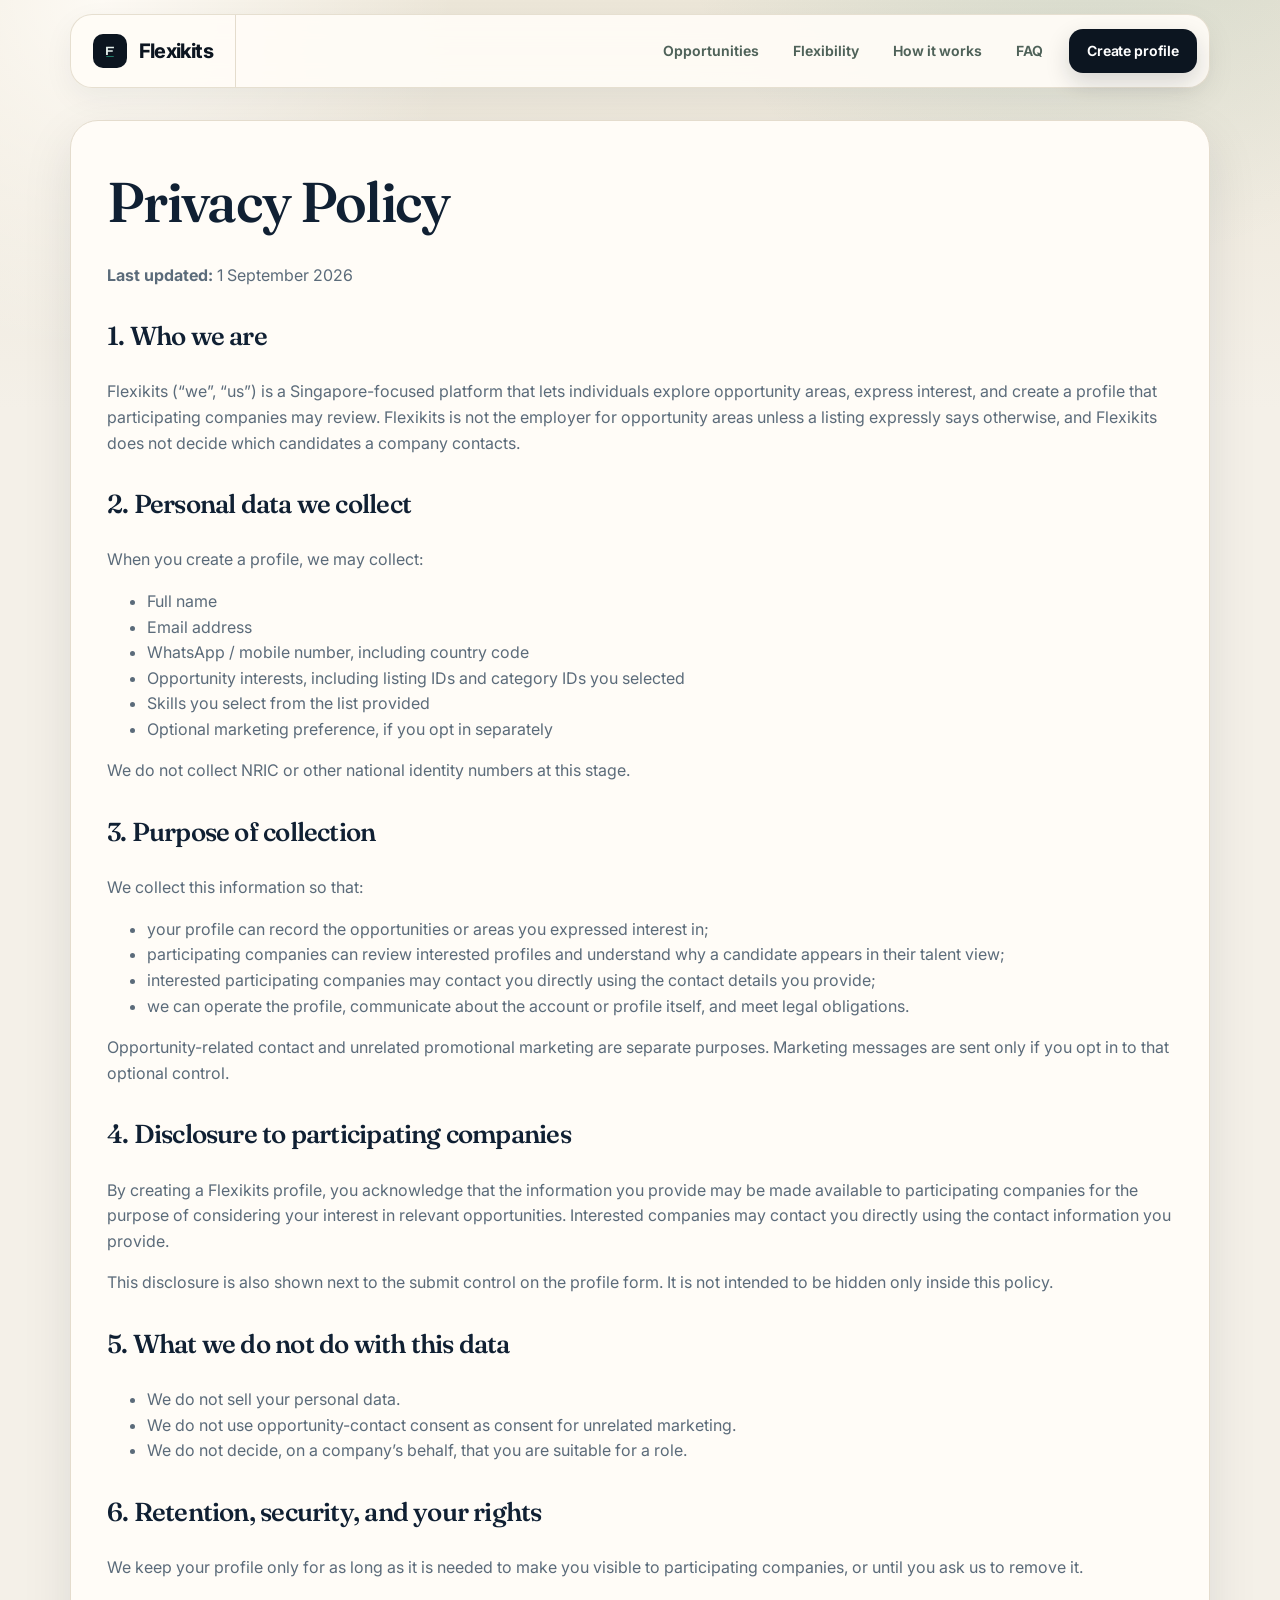
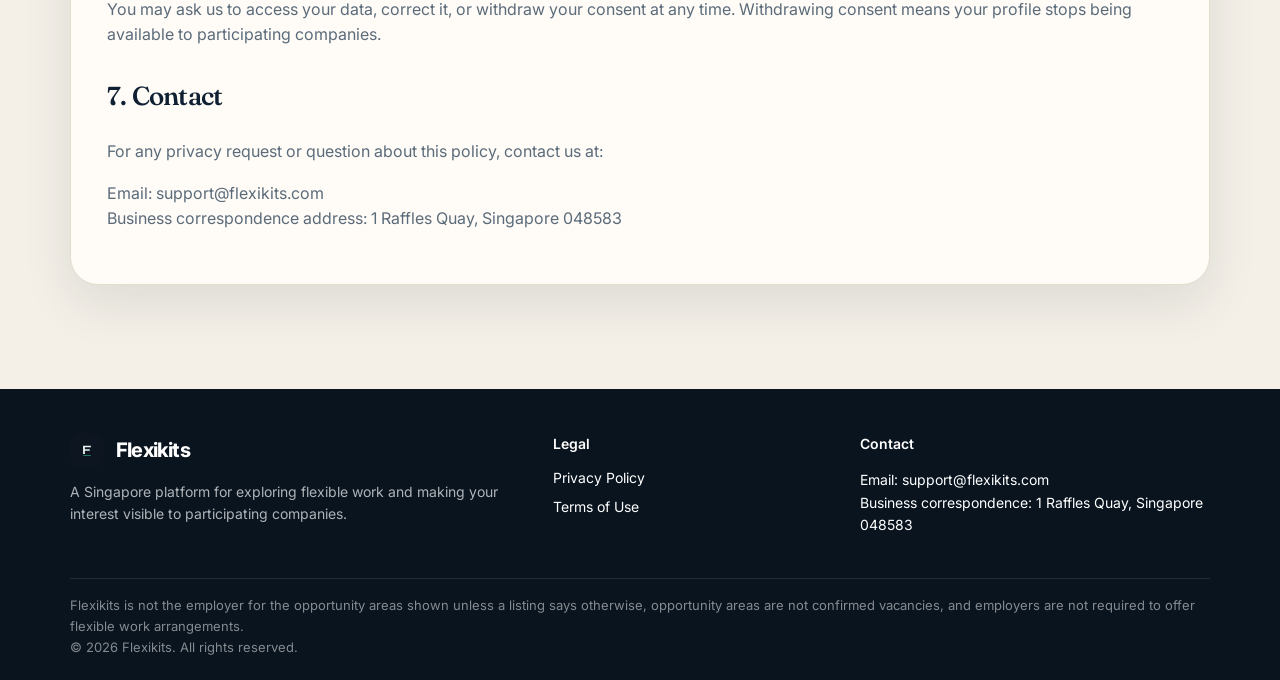
==== privacy-policy/index.html @ 8c15ba11 "Initial setup" ====
<!doctype html>
<html lang="en-SG">
<head>
  <meta charset="utf-8">
  <meta name="viewport" content="width=device-width, initial-scale=1">
  <title>Privacy Policy | Flexikits</title>
  <meta name="robots" content="noindex">
  <link rel="icon" href="/favicon.svg" type="image/svg+xml">
  <link rel="preconnect" href="https://fonts.googleapis.com">
  <link rel="preconnect" href="https://fonts.gstatic.com" crossorigin>
  <link href="https://fonts.googleapis.com/css2?family=Fraunces:ital,opsz,wght@0,9..144,500;0,9..144,560;1,9..144,500&family=Inter:wght@400;500;600;700;800&display=swap" rel="stylesheet">
  <link rel="stylesheet" href="/styles.css">
</head>
<body>
  <div data-site-header></div>

  <main class="legal-hero">
    <div class="container">
      <article class="legal-card reveal show">
        <h1>Privacy Policy</h1>
        <p><strong>Last updated:</strong> 1 September 2026</p>
        <!--
          BUILD NOTE (not shown to visitors)
          NOT APPROVED LEGAL TEXT. This draft matches the on-page disclosure and the
          intended product workflow, but it names no legal entity and has not been
          reviewed against the Singapore PDPA or the real data-sharing process.
          Must be replaced with counsel-approved text before launch.
          See README.md "Before production".
        -->

        <h2>1. Who we are</h2>
        <p>Flexikits (“we”, “us”) is a Singapore-focused platform that lets individuals explore opportunity areas, express interest, and create a profile that participating companies may review. Flexikits is not the employer for opportunity areas unless a listing expressly says otherwise, and Flexikits does not decide which candidates a company contacts.</p>

        <h2>2. Personal data we collect</h2>
        <p>When you create a profile, we may collect:</p>
        <ul>
          <li>Full name</li>
          <li>Email address</li>
          <li>WhatsApp / mobile number, including country code</li>
          <li>Opportunity interests, including listing IDs and category IDs you selected</li>
          <li>Skills you select from the list provided</li>
          <li>Optional marketing preference, if you opt in separately</li>
        </ul>
        <p>We do not collect NRIC or other national identity numbers at this stage.</p>

        <h2>3. Purpose of collection</h2>
        <p>We collect this information so that:</p>
        <ul>
          <li>your profile can record the opportunities or areas you expressed interest in;</li>
          <li>participating companies can review interested profiles and understand why a candidate appears in their talent view;</li>
          <li>interested participating companies may contact you directly using the contact details you provide;</li>
          <li>we can operate the profile, communicate about the account or profile itself, and meet legal obligations.</li>
        </ul>
        <p>Opportunity-related contact and unrelated promotional marketing are separate purposes. Marketing messages are sent only if you opt in to that optional control.</p>

        <h2>4. Disclosure to participating companies</h2>
        <p>By creating a Flexikits profile, you acknowledge that the information you provide may be made available to participating companies for the purpose of considering your interest in relevant opportunities. Interested companies may contact you directly using the contact information you provide.</p>
        <p>This disclosure is also shown next to the submit control on the profile form. It is not intended to be hidden only inside this policy.</p>

        <h2>5. What we do not do with this data</h2>
        <ul>
          <li>We do not sell your personal data.</li>
          <li>We do not use opportunity-contact consent as consent for unrelated marketing.</li>
          <li>We do not decide, on a company’s behalf, that you are suitable for a role.</li>
        </ul>

        <h2>6. Retention, security, and your rights</h2>
        <p>We keep your profile only for as long as it is needed to make you visible to participating companies, or until you ask us to remove it.</p>
        <p>You may ask us to access your data, correct it, or withdraw your consent at any time. Withdrawing consent means your profile stops being available to participating companies.</p>
        <!--
          BUILD NOTE (not shown to visitors)
          Retention periods, security measures, and the request-handling process must be
          finalised by counsel alongside the live operations workflow.
        -->

        <h2>7. Contact</h2>
        <p>For any privacy request or question about this policy, contact us at:</p>
        <p>
          Email: <a href="mailto:support@flexikits.com">support@flexikits.com</a><br>
          Business correspondence address: 1 Raffles Quay, Singapore 048583
        </p>
        <!--
          BUILD NOTE (not shown to visitors)
          Add registered legal entity name and DPO name (if separately designated)
          before launch.
        -->
      </article>
    </div>
  </main>

  <div data-site-footer></div>
  <script src="/js/site-chrome.js"></script>
</body>
</html>
---- styles.css ----
:root {
  --ink: #0c1520;
  --ink-soft: #1c2b3a;
  --muted: #5b6b7a;
  --faint: #8a97a4;
  --bg: #f4f0e8;
  --bg-2: #efe9dd;
  --paper: #fffcf7;
  --paper-2: #f7f3eb;
  --line: #e4dccd;
  --line-strong: #d4c8b4;
  --accent: #1f7a68;
  --accent-dark: #165a4d;
  --accent-soft: #e7f4f0;
  --nav-link: #4f6259;
  --navy: #102033;
  --warn: #8a5a12;
  --warn-bg: #f8efd8;
  --danger: #9b2c2c;
  --shadow: 0 18px 50px rgba(16, 32, 51, 0.1);
  --shadow-lg: 0 28px 70px rgba(16, 32, 51, 0.16);
  --radius: 22px;
  --radius-sm: 14px;
  --header-h: 86px;
  --section-y: 64px;
  --serif: "Fraunces", "Iowan Old Style", "Palatino Linotype", Palatino, serif;
  --sans: "Inter", ui-sans-serif, system-ui, -apple-system, "Segoe UI", sans-serif;
}

*,
*::before,
*::after { box-sizing: border-box; }

html {
  scroll-behavior: smooth;
  scroll-padding-top: 110px;
}

body {
  margin: 0;
  font-family: var(--sans);
  color: var(--ink);
  background:
    radial-gradient(circle at 86% -8%, rgba(31, 122, 104, 0.14), transparent 28rem),
    radial-gradient(circle at 8% 0%, rgba(255, 252, 247, 0.9), transparent 22rem),
    linear-gradient(180deg, #ece6d8 0%, var(--bg) 18%, var(--bg) 100%);
  line-height: 1.6;
  min-height: 100%;
}

img { max-width: 100%; display: block; }
a { color: inherit; text-decoration: none; }
button, input, select, textarea { font: inherit; color: inherit; }
h1, h2, h3, h4 { font-family: var(--serif); font-weight: 560; letter-spacing: -0.03em; color: var(--navy); }

.skip-link {
  position: absolute;
  left: -9999px;
  top: 12px;
  background: var(--ink);
  color: #fff;
  padding: 8px 12px;
  border-radius: 8px;
  z-index: 200;
}
.skip-link:focus {
  left: 12px;
}

.container {
  width: min(1140px, calc(100% - 40px));
  margin: 0 auto;
}

.site-header {
  position: sticky;
  top: 14px;
  z-index: 80;
  padding-bottom: 6px;
}

code {
  font-family: ui-monospace, SFMono-Regular, Menlo, Consolas, monospace;
  font-size: 0.92em;
}

.navbar {
  display: flex;
  align-items: center;
  min-height: 72px;
  background: rgba(255, 252, 247, 0.92);
  border: 1px solid rgba(228, 220, 205, 0.9);
  border-radius: 22px;
  box-shadow: 0 10px 30px rgba(16, 32, 51, 0.06);
  backdrop-filter: blur(14px);
}

.site-header.scrolled .navbar {
  box-shadow: 0 16px 40px rgba(16, 32, 51, 0.1);
}

.brand {
  display: flex;
  align-items: center;
  gap: 12px;
  padding: 0 22px;
  height: 72px;
  font-weight: 750;
  letter-spacing: -0.04em;
  font-size: 20px;
  border-right: 1px solid var(--line);
}

.logo-mark {
  width: 34px;
  height: 34px;
  border-radius: 10px;
  background: var(--ink);
  display: grid;
  place-items: center;
  flex: 0 0 auto;
}

.logo-mark svg { display: block; }

.nav-links {
  display: flex;
  align-items: center;
  margin-left: auto;
  padding-right: 12px;
  gap: 2px;
}

.nav-links a {
  display: flex;
  align-items: center;
  height: 72px;
  padding: 0 16px;
  font-size: 14px;
  font-weight: 650;
  color: var(--nav-link);
  white-space: nowrap;
  position: relative;
  transition: color 0.18s ease;
}

/* Teal underline on hover ties the nav to the brand accent and matches the
   footer link treatment. Scoped away from the CTA, which is a .btn. */
.nav-links a:not(.btn)::after {
  content: "";
  position: absolute;
  left: 16px;
  right: 16px;
  bottom: 22px;
  height: 2px;
  border-radius: 2px;
  background: var(--accent);
  opacity: 0;
  transform: scaleX(0.6);
  transition: opacity 0.18s ease, transform 0.18s ease;
}

.nav-links a:not(.btn):hover,
.nav-links a:not(.btn):focus-visible { color: var(--accent-dark); }

.nav-links a:not(.btn):hover::after,
.nav-links a:not(.btn):focus-visible::after {
  opacity: 1;
  transform: none;
}

/* `.nav-links a` is more specific than `.btn`, so the CTA needs its colour
   restored explicitly or it inherits the muted link colour and fails contrast. */
.nav-links a.btn {
  height: 44px;
  margin-left: 8px;
  padding: 0 18px;
  color: #fff;
}

.menu-toggle {
  display: none;
  margin-right: 12px;
  border: 0;
  background: var(--ink);
  color: #fff;
  border-radius: 12px;
  width: 46px;
  height: 46px;
  font-size: 20px;
  cursor: pointer;
}

.btn {
  display: inline-flex;
  align-items: center;
  justify-content: center;
  gap: 8px;
  border: 0;
  border-radius: 14px;
  padding: 13px 20px;
  font-weight: 700;
  font-size: 14.5px;
  letter-spacing: -0.01em;
  cursor: pointer;
  background: var(--ink);
  color: #fff;
  box-shadow: 0 10px 24px rgba(12, 21, 32, 0.16);
  transition: transform 0.18s ease, box-shadow 0.18s ease, background 0.18s ease;
}

.btn:hover { transform: translateY(-1px); box-shadow: 0 14px 28px rgba(12, 21, 32, 0.2); }
.btn:focus-visible { outline: 3px solid rgba(31, 122, 104, 0.45); outline-offset: 2px; }

.btn.secondary {
  background: var(--paper);
  color: var(--ink);
  border: 1px solid var(--line-strong);
  box-shadow: none;
}

.btn.ghost {
  background: transparent;
  color: var(--ink);
  box-shadow: none;
  border: 1px solid var(--line);
}

.btn.accent {
  background: var(--accent);
  box-shadow: 0 10px 24px rgba(31, 122, 104, 0.22);
}

.btn:disabled {
  opacity: 0.55;
  cursor: not-allowed;
  transform: none;
}

.eyebrow {
  display: inline-flex;
  align-items: center;
  gap: 8px;
  background: var(--accent-soft);
  color: var(--accent-dark);
  border: 1px solid rgba(31, 122, 104, 0.18);
  border-radius: 999px;
  padding: 7px 12px;
  font-size: 12.5px;
  font-weight: 750;
  letter-spacing: 0.01em;
  margin-bottom: 16px;
}

/* Hero */
.hero {
  padding: 56px 0 var(--section-y);
  position: relative;
}

.hero-grid {
  display: grid;
  grid-template-columns: 1.02fr 0.98fr;
  gap: 40px;
  align-items: center;
}

.hero-photo {
  margin: 0;
  border-radius: 28px;
  overflow: hidden;
  height: 520px;
  box-shadow: var(--shadow-lg);
}

.hero-photo img {
  width: 100%;
  height: 100%;
  object-fit: cover;
  object-position: 70% 22%;
}

.hero h1 {
  font-size: clamp(40px, 6.2vw, 72px);
  line-height: 0.98;
  margin: 0 0 20px;
  font-weight: 560;
}

.hero h1 em {
  font-style: italic;
  font-weight: 500;
  color: var(--accent-dark);
}

.hero .lead {
  font-size: 18px;
  color: #4d5d6c;
  max-width: 540px;
  margin: 0 0 26px;
}

.hero-actions {
  display: flex;
  flex-wrap: wrap;
  gap: 12px;
  margin-bottom: 22px;
}


/* Trust */
.trust {
  padding: var(--section-y) 0;
}

.trust-grid {
  display: grid;
  grid-template-columns: 0.92fr 1.08fr;
  gap: 28px;
  align-items: stretch;
  background: var(--paper);
  border: 1px solid var(--line);
  border-radius: 28px;
  padding: 16px;
  box-shadow: 0 12px 34px rgba(16, 32, 51, 0.05);
}

.trust-photo {
  margin: 0;
  border-radius: 20px;
  overflow: hidden;
  min-height: 100%;
}

.trust-photo img {
  width: 100%;
  height: 100%;
  object-fit: cover;
  min-height: 460px;
}

.trust-grid > div { padding: 12px 16px 12px 4px; }

.trust h2 {
  font-size: clamp(28px, 3.4vw, 40px);
  line-height: 1.12;
  margin: 0 0 12px;
}

.trust p { margin: 0 0 10px; color: var(--muted); }

.trust-points {
  display: grid;
  gap: 12px;
}

.trust-point {
  background: var(--paper-2);
  border: 1px solid var(--line);
  border-radius: 16px;
  padding: 14px 16px;
}

.trust-point strong { display: block; margin-bottom: 4px; font-size: 14.5px; }
.trust-point p { margin: 0; font-size: 14px; }

/* Opportunities */
.section { padding: var(--section-y) 0; }

.section-head {
  display: grid;
  grid-template-columns: 1.2fr 0.8fr;
  gap: 24px;
  align-items: center;
  margin-bottom: 26px;
}

.section-head h2 {
  font-size: clamp(32px, 4.2vw, 52px);
  line-height: 1.05;
  margin: 8px 0 0;
}

.section-head p { margin: 0; color: var(--muted); }

.dev-banner {
  display: flex;
  gap: 12px;
  align-items: flex-start;
  background: var(--warn-bg);
  border: 1px solid #ead7a8;
  color: #5c4310;
  border-radius: 16px;
  padding: 12px 14px;
  font-size: 13.5px;
  margin-bottom: 20px;
}

.dev-banner strong {
  display: inline-block;
  font-size: 11px;
  letter-spacing: 0.06em;
  text-transform: uppercase;
  background: #5c4310;
  color: #fff;
  border-radius: 999px;
  padding: 3px 8px;
  margin-right: 8px;
}

.category-bar {
  display: flex;
  flex-wrap: wrap;
  gap: 8px;
  margin-bottom: 22px;
}

.cat-chip {
  border: 1px solid var(--line-strong);
  background: var(--paper);
  color: var(--ink-soft);
  border-radius: 999px;
  padding: 8px 14px;
  font-size: 13.5px;
  font-weight: 650;
  cursor: pointer;
}

.cat-chip:hover,
.cat-chip:focus-visible { border-color: var(--accent); color: var(--accent-dark); }

.cat-chip[aria-pressed="true"] {
  background: var(--ink);
  border-color: var(--ink);
  color: #fff;
}

.listings {
  display: grid;
  grid-template-columns: repeat(3, 1fr);
  gap: 12px;
}

.listings-shell {
  display: grid;
  gap: 18px;
}

.listing-more {
  display: flex;
  justify-content: center;
}

.listing-more-btn {
  min-width: 220px;
}

.listing-card {
  background: var(--paper);
  border: 1px solid var(--line);
  border-radius: 18px;
  padding: 0;
  display: flex;
  flex-direction: column;
  min-height: 100%;
  box-shadow: 0 8px 22px rgba(16, 32, 51, 0.04);
  text-align: left;
  cursor: pointer;
  overflow: hidden;
  transition: transform 0.18s ease, box-shadow 0.18s ease, border-color 0.18s ease;
}

/* Full-width artwork; fixed height on laptop, 16:9 on smaller screens. */
.listing-media {
  margin: 0;
  width: 100%;
  aspect-ratio: 16 / 9;
  overflow: hidden;
  background: transparent;
}

.listing-media img {
  display: block;
  width: 100%;
  height: 100%;
  object-fit: cover;
  object-position: center;
  transition: transform 0.35s ease;
}

.listing-card:hover .listing-media img {
  transform: scale(1.02);
}

.listing-body {
  padding: 12px 14px 14px;
  display: flex;
  flex-direction: column;
  flex: 1;
}

.listing-card:hover,
.listing-card:focus-visible {
  transform: translateY(-2px);
  border-color: #c9e4dc;
  box-shadow: 0 16px 36px rgba(16, 32, 51, 0.08);
}

.listing-card .badge-row {
  display: flex;
  flex-wrap: wrap;
  gap: 6px;
  align-items: center;
  margin-bottom: 8px;
}

.badge {
  display: inline-flex;
  align-items: center;
  border-radius: 999px;
  padding: 5px 10px;
  font-size: 11.5px;
  font-weight: 750;
  letter-spacing: 0.03em;
  text-transform: uppercase;
}


/* Category names are longer than a status label, so drop the uppercase
   tracking that suits short badges and let them read as words. */
.badge-cat {
  background: var(--accent-soft);
  color: var(--accent-dark);
  text-transform: none;
  letter-spacing: 0;
  font-size: 11px;
  font-weight: 700;
  padding: 4px 8px;
}

.badge-open {
  background: #102033;
  color: #fff;
}

.listing-card h3 {
  margin: 0 0 4px;
  font-size: clamp(16px, 1.15vw, 18px);
  line-height: 1.25;
}

.listing-cat {
  margin: 0 0 12px;
  color: var(--muted);
  font-size: 13.5px;
  font-weight: 650;
}

.listing-card p {
  margin: 0 0 10px;
  color: #536273;
  font-size: 13px;
  line-height: 1.45;
  flex: 1;
}

.listing-cta {
  display: inline-flex;
  align-items: center;
  gap: 6px;
  font-weight: 750;
  font-size: 13px;
  color: var(--accent-dark);
}

.empty-listings {
  grid-column: 1 / -1;
  text-align: center;
  padding: 28px;
  color: var(--muted);
  background: var(--paper);
  border: 1px dashed var(--line-strong);
  border-radius: 18px;
}

/* Drawer */
.drawer-backdrop {
  position: fixed;
  inset: 0;
  background: rgba(12, 21, 32, 0.42);
  z-index: 120;
  opacity: 0;
  pointer-events: none;
  transition: opacity 0.2s ease;
}

.drawer-backdrop.open {
  opacity: 1;
  pointer-events: auto;
}

.drawer {
  position: fixed;
  top: 0;
  right: 0;
  height: 100%;
  width: min(520px, 100%);
  background: var(--paper);
  z-index: 121;
  transform: translateX(100%);
  transition: transform 0.28s ease;
  box-shadow: -20px 0 50px rgba(12, 21, 32, 0.18);
  display: flex;
  flex-direction: column;
}

.drawer.open { transform: none; }

.drawer-head {
  display: flex;
  justify-content: space-between;
  align-items: flex-start;
  gap: 12px;
  padding: 22px 22px 12px;
  border-bottom: 1px solid var(--line);
}

.drawer-head h2 {
  margin: 8px 0 4px;
  font-size: 30px;
  line-height: 1.1;
}

.drawer-close {
  border: 1px solid var(--line);
  background: #fff;
  width: 40px;
  height: 40px;
  border-radius: 12px;
  cursor: pointer;
  font-size: 20px;
}

.drawer-body {
  padding: 20px 22px 28px;
  overflow: auto;
}

.drawer-body h3 {
  font-family: var(--sans);
  font-size: 13px;
  letter-spacing: 0.05em;
  text-transform: uppercase;
  margin: 20px 0 8px;
}

.drawer-body p { color: #4f5f6e; }

.drawer-body ul {
  margin: 0;
  padding-left: 18px;
  color: #4f5f6e;
}

.drawer-body li { margin: 6px 0; }

.kind-note {
  background: var(--paper-2);
  border: 1px solid var(--line);
  border-radius: 14px;
  padding: 12px 14px;
  font-size: 13.5px;
  color: #4f5f6e;
}

.drawer-actions {
  display: flex;
  flex-wrap: wrap;
  gap: 10px;
  margin-top: 22px;
}

body.drawer-open { overflow: hidden; }

.drawer-media {
  margin: 0 0 16px;
  border-radius: 16px;
  overflow: hidden;
  width: 100%;
  aspect-ratio: 16 / 9;
  background: var(--paper-2);
}

.drawer-media img {
  width: 100%;
  height: 100%;
  object-fit: cover;
}

/* Flexibility types */

.flex-grid {
  display: grid;
  grid-template-columns: repeat(3, 1fr);
  gap: 16px;
}

.flex-card {
  background: var(--paper);
  border: 1px solid var(--line);
  border-radius: 22px;
  overflow: hidden;
  display: flex;
  flex-direction: column;
  box-shadow: 0 10px 28px rgba(16, 32, 51, 0.04);
}

.flex-media {
  margin: 0;
  width: 100%;
  aspect-ratio: 16 / 9;
  overflow: hidden;
  background: var(--paper-2);
  border-bottom: 1px solid var(--line);
}

.flex-media img {
  width: 100%;
  height: 100%;
  object-fit: cover;
}

.flex-body {
  padding: 20px;
  display: flex;
  flex-direction: column;
  flex: 1;
}

.flex-plain {
  margin: 0 0 6px;
  font-size: 12px;
  font-weight: 750;
  letter-spacing: 0.06em;
  text-transform: uppercase;
  color: var(--accent-dark);
}

.flex-card h3 {
  margin: 0 0 10px;
  font-size: 26px;
}

.flex-body p {
  margin: 0 0 12px;
  color: #536273;
  font-size: 14.5px;
}

.flex-examples {
  margin: auto 0 0 !important;
  padding-top: 12px;
  border-top: 1px solid var(--line);
  font-size: 13.5px;
  color: var(--muted) !important;
}







/* Profile USP */
.usp-split {
  display: grid;
  grid-template-columns: 0.88fr 1.12fr;
  background: var(--navy);
  border-radius: 36px;
  overflow: hidden;
}

.usp-photo {
  margin: 0;
  min-height: 100%;
}

.usp-photo img {
  width: 100%;
  height: 100%;
  object-fit: cover;
  min-height: 520px;
}

.usp {
  background: var(--navy);
  color: #fff;
  border-radius: 0;
  padding: 42px 36px;
  overflow: hidden;
  position: relative;
}

.usp::before {
  content: "";
  position: absolute;
  width: 240px;
  height: 240px;
  right: -60px;
  bottom: -80px;
  background: rgba(31, 122, 104, 0.28);
  border-radius: 50%;
}

.usp .eyebrow {
  background: rgba(255, 255, 255, 0.08);
  color: #d7efe8;
  border-color: rgba(255, 255, 255, 0.12);
}

.usp h2 {
  color: #fff;
  font-size: clamp(34px, 5vw, 58px);
  line-height: 0.98;
  margin: 0 0 16px;
  max-width: 16ch;
}

.usp p {
  max-width: 640px;
  color: rgba(255, 255, 255, 0.74);
  margin: 0 0 22px;
}

.usp-grid {
  position: relative;
  display: grid;
  grid-template-columns: repeat(3, 1fr);
  gap: 12px;
}

.usp-item {
  background: rgba(255, 255, 255, 0.07);
  border: 1px solid rgba(255, 255, 255, 0.1);
  border-radius: 18px;
  padding: 16px;
}

.usp-item h3 { color: #fff; font-family: var(--sans); font-size: 15px; margin: 0 0 6px; font-weight: 700; letter-spacing: 0; }
.usp-item p { margin: 0; font-size: 14px; color: rgba(255, 255, 255, 0.68); }

/* AI */



.section-photo {
  margin: 0 0 28px;
  border-radius: 28px;
  overflow: hidden;
  height: 280px;
}

.section-photo img {
  width: 100%;
  height: 100%;
  object-fit: cover;
  object-position: 50% 28%;
}







/* Values */



/* How it works */
.steps {
  display: grid;
  grid-template-columns: repeat(4, 1fr);
  gap: 12px;
  counter-reset: step;
}

.step {
  background: var(--paper);
  border: 1px solid var(--line);
  border-radius: 20px;
  padding: 20px;
  min-height: 210px;
}

.step::before {
  counter-increment: step;
  content: counter(step);
  display: grid;
  place-items: center;
  width: 36px;
  height: 36px;
  border-radius: 10px;
  background: var(--ink);
  color: #fff;
  font-weight: 800;
  margin-bottom: 14px;
}

.step h3 { margin: 0 0 8px; font-size: 22px; }
.step p { margin: 0; color: var(--muted); font-size: 14.5px; }

/* Profile form */
.profile-shell {
  display: grid;
  grid-template-columns: 0.84fr 1.16fr;
  gap: 28px;
  background: linear-gradient(160deg, #fffdf8, #eaf4f0);
  border: 1px solid var(--line);
  border-radius: 32px;
  padding: 28px;
}

.profile-photo {
  margin: 0 0 20px;
  border-radius: 18px;
  overflow: hidden;
  height: 180px;
}

.profile-photo img {
  width: 100%;
  height: 100%;
  object-fit: cover;
}

.profile-copy h2 {
  font-size: clamp(32px, 4vw, 48px);
  line-height: 1.05;
  margin: 8px 0 12px;
}

.profile-copy p { color: var(--muted); }

.interest-summary {
  background: #fff;
  border: 1px solid var(--line);
  border-radius: 16px;
  padding: 14px;
  margin-top: 18px;
}

.interest-summary h3 {
  font-family: var(--sans);
  font-size: 12px;
  letter-spacing: 0.06em;
  text-transform: uppercase;
  margin: 0 0 8px;
}

.pinned-role {
  display: flex;
  justify-content: space-between;
  gap: 10px;
  align-items: center;
  background: var(--accent-soft);
  border-radius: 12px;
  padding: 10px 12px;
  margin-bottom: 8px;
}

.pinned-role button {
  border: 0;
  background: transparent;
  cursor: pointer;
  color: var(--accent-dark);
  font-weight: 700;
}

.form-card {
  background: #fff;
  border: 1px solid var(--line);
  border-radius: 24px;
  padding: 22px;
  box-shadow: 0 16px 40px rgba(16, 32, 51, 0.06);
}

.field { margin-bottom: 16px; }

.field label {
  display: block;
  font-size: 13px;
  font-weight: 750;
  margin-bottom: 6px;
}

.req { color: var(--accent-dark); }

.hint {
  display: block;
  margin: 6px 0 0;
  font-size: 12.5px;
  color: var(--muted);
  line-height: 1.45;
}

.field input,
.field textarea,
.field select {
  width: 100%;
  border: 1px solid var(--line-strong);
  background: #fff;
  border-radius: 12px;
  padding: 12px 14px;
  outline: none;
}

.field textarea { min-height: 96px; resize: vertical; }

.field input:focus,
.field textarea:focus,
.field select:focus {
  border-color: var(--accent);
  box-shadow: 0 0 0 4px rgba(31, 122, 104, 0.12);
}

.field.error input,
.field.error textarea,
.field.error .phone-row {
  box-shadow: 0 0 0 3px rgba(155, 44, 44, 0.12);
}

.field-error {
  display: none;
  color: var(--danger);
  font-size: 12.5px;
  margin-top: 6px;
}

.field.error .field-error { display: block; }

.phone-row {
  display: grid;
  grid-template-columns: 148px 1fr;
  gap: 8px;
}

.country-select {
  position: relative;
}

.country-btn {
  width: 100%;
  display: flex;
  align-items: center;
  justify-content: space-between;
  gap: 6px;
  border: 1px solid var(--line-strong);
  background: var(--paper-2);
  border-radius: 12px;
  padding: 12px 10px;
  cursor: pointer;
  font-weight: 700;
}

.country-menu {
  display: none;
  position: absolute;
  z-index: 5;
  left: 0;
  right: auto;
  top: calc(100% + 6px);
  width: min(280px, 70vw);
  max-height: 240px;
  overflow: auto;
  background: #fff;
  border: 1px solid var(--line);
  border-radius: 12px;
  box-shadow: var(--shadow);
}

.country-menu.open { display: block; }

.country-menu button {
  width: 100%;
  text-align: left;
  border: 0;
  background: #fff;
  padding: 10px 12px;
  cursor: pointer;
}

.country-menu button:hover,
.country-menu button[aria-selected="true"] { background: var(--accent-soft); }

.skill-chips {
  display: flex;
  flex-wrap: wrap;
  gap: 8px;
}

.skill-chips label {
  display: inline-flex;
  align-items: center;
  gap: 6px;
  margin: 0;
  font-weight: 600;
  font-size: 13px;
  border: 1px solid var(--line);
  border-radius: 999px;
  padding: 7px 10px;
  cursor: pointer;
  background: var(--paper-2);
}

.skill-chips input { accent-color: var(--accent); }

.interest-fieldset {
  border: 1px solid var(--line);
  border-radius: 16px;
  padding: 14px;
  margin: 0 0 16px;
}

.interest-fieldset legend {
  font-size: 13px;
  font-weight: 750;
  padding: 0 6px;
}

.interest-list {
  display: grid;
  gap: 8px;
}

.interest-list label {
  display: flex;
  gap: 10px;
  align-items: flex-start;
  font-size: 14.5px;
  font-weight: 550;
}

.disclosure {
  background: var(--paper-2);
  border: 1px solid var(--line);
  border-radius: 16px;
  padding: 14px 16px;
  font-size: 14.5px;
  color: var(--ink-soft);
  margin: 8px 0 14px;
  line-height: 1.55;
}

.disclosure a {
  color: var(--accent-dark);
  text-decoration: underline;
  font-weight: 700;
}

.checks { display: grid; gap: 12px; margin: 0 0 16px; }

.check {
  display: flex;
  gap: 10px;
  align-items: flex-start;
  font-size: 14px;
  color: #334556;
}

.check input { margin-top: 3px; accent-color: var(--accent); width: 18px; height: 18px; flex: 0 0 auto; }

.check.optional { color: var(--muted); }

.submit-btn { width: 100%; }

.form-status[aria-live] {
  min-height: 0;
}

/* FAQ */
.faq-grid {
  display: grid;
  grid-template-columns: 0.8fr 1.2fr;
  gap: 28px;
}

.faq-grid > .reveal h2 {
  font-size: clamp(32px, 4.2vw, 52px);
  line-height: 1.05;
  margin: 8px 0 0;
}

.faq-grid > .reveal > p:not(.eyebrow) {
  margin: 14px 0 0;
  color: var(--muted);
}

.faq-card {
  background: var(--paper);
  border: 1px solid var(--line);
  border-radius: 16px;
  margin-bottom: 10px;
  overflow: hidden;
}

.faq-q {
  width: 100%;
  background: transparent;
  border: 0;
  text-align: left;
  display: flex;
  justify-content: space-between;
  gap: 16px;
  padding: 16px 18px;
  font-weight: 750;
  cursor: pointer;
}

.faq-a {
  display: none;
  padding: 0 18px 16px;
  color: var(--muted);
}

.faq-card.open .faq-a { display: block; }

/* Final CTA */
.final-cta {
  position: relative;
  overflow: hidden;
  text-align: center;
  background: var(--navy);
  border: 0;
  border-radius: 32px;
  padding: 0;
  min-height: 400px;
  display: grid;
  place-items: center;
}

.final-cta-photo {
  position: absolute;
  inset: 0;
  width: 100%;
  height: 100%;
  object-fit: cover;
  filter: saturate(0.85);
}

.final-cta::after {
  content: "";
  position: absolute;
  inset: 0;
  background: linear-gradient(180deg, rgba(12, 21, 32, 0.28), rgba(12, 21, 32, 0.62));
}

.final-cta-copy {
  position: relative;
  z-index: 1;
  padding: 56px 28px;
}

.final-cta h2 {
  font-size: clamp(32px, 4.5vw, 52px);
  margin: 0 0 12px;
  color: #fff;
}

.final-cta p {
  margin: 0 auto 22px;
  max-width: 560px;
  color: rgba(255, 255, 255, 0.82);
}

.final-cta .eyebrow {
  background: rgba(255, 255, 255, 0.12);
  color: #e8f3ef;
  border-color: rgba(255, 255, 255, 0.16);
}

/* Footer */
.site-footer {
  margin-top: 40px;
  background: #09141f;
  color: #fff;
  padding: 44px 0 22px;
}

.footer-grid {
  display: grid;
  grid-template-columns: 1.3fr 0.8fr 1fr;
  gap: 28px;
}

.site-footer .brand { border: 0; height: auto; padding: 0; color: #fff; }
.site-footer p,
.site-footer li { color: rgba(255, 255, 255, 0.68); font-size: 14px; }

.site-footer h3 {
  font-family: var(--sans);
  color: #fff;
  font-size: 14px;
  font-weight: 600;
  letter-spacing: 0;
  text-transform: none;
  margin: 0 0 12px;
}

.footer-links { display: grid; gap: 8px; justify-items: start; }

.footer-links a,
.site-footer a:not(.brand) {
  color: #fff;
  font-size: 14px;
  font-weight: 400;
  line-height: 1.5;
  text-decoration: none;
}

.footer-links a:hover,
.footer-links a:focus-visible,
.site-footer a:not(.brand):hover,
.site-footer a:not(.brand):focus-visible {
  color: #fff;
  text-decoration: underline;
  text-underline-offset: 3px;
}

/* Keep Legal / Contact column body copy white to match the headings and links */
.footer-grid > div:nth-child(2) p,
.footer-grid > div:nth-child(3) p {
  color: #fff;
}

.footer-bottom {
  border-top: 1px solid rgba(255, 255, 255, 0.1);
  margin-top: 28px;
  padding-top: 16px;
  color: rgba(255, 255, 255, 0.5);
  font-size: 13px;
}

/* Legal / thank you */
.legal-hero,
.thankyou { padding: 40px 0 64px; }

.legal-card,
.thankyou-card {
  background: var(--paper);
  border: 1px solid var(--line);
  border-radius: 28px;
  padding: 36px;
  box-shadow: var(--shadow);
}

.legal-card h1,
.thankyou-card h1 {
  font-size: clamp(34px, 5vw, 56px);
  margin: 0 0 12px;
}

.legal-card h2 { margin-top: 28px; font-size: 26px; }
.legal-card p,
.legal-card li { color: var(--muted); }

.thankyou-interests {
  display: flex;
  flex-wrap: wrap;
  gap: 8px;
  margin: 18px 0;
}

.thankyou-interests span {
  background: var(--accent-soft);
  color: var(--accent-dark);
  border-radius: 999px;
  padding: 6px 10px;
  font-weight: 700;
  font-size: 13.5px;
}

.company-view {
  background: var(--navy);
  color: #fff;
  border-radius: 20px;
  padding: 20px;
  margin: 20px 0;
}

.company-view h2 { color: #fff; font-size: 20px; margin: 0 0 12px; }
.company-view p { color: rgba(255, 255, 255, 0.72); margin: 0 0 8px; }

.reveal {
  opacity: 0;
  transform: translateY(16px);
  transition: 0.55s ease;
}

.reveal.show { opacity: 1; transform: none; }

@media (max-width: 980px) {
  .nav-links {
    display: none;
    position: absolute;
    top: 86px;
    left: 20px;
    right: 20px;
    background: var(--paper);
    border: 1px solid var(--line);
    border-radius: 18px;
    padding: 12px;
    box-shadow: var(--shadow);
    flex-direction: column;
    align-items: stretch;
    height: auto;
  }

  .nav-links.open { display: flex; }

  .nav-links a {
    height: 46px;
    justify-content: flex-start;
  }

  /* The underline is positioned for the 72px desktop bar, so drop it in the
     mobile drawer and rely on the colour change instead. */
  .nav-links a:not(.btn)::after { display: none; }

  .nav-links .btn {
    margin: 8px 0 4px;
    width: 100%;
  }

  .menu-toggle { display: grid; place-items: center; margin-left: auto; }

  .hero-grid,
  .trust-grid,
  .section-head,
  .faq-grid,
  .profile-shell,
  .usp-split,
  .footer-grid { grid-template-columns: 1fr; }

  .hero-photo { height: 420px; }
  .trust-photo img,
  .usp-photo img { min-height: 280px; }

  .listings,
  .usp-grid,
  .flex-grid,
  .steps { grid-template-columns: 1fr 1fr; }

  .hero { padding-top: 28px; }
}

@media (max-width: 640px) {
  :root { --section-y: 48px; }
  .container { width: min(100% - 24px, 1140px); }
  .hero-actions .btn,
  .final-cta .btn { width: 100%; }
  .listings,
  .usp-grid,
  .flex-grid,
  .steps,
  .footer-grid { grid-template-columns: 1fr; }

  .phone-row { grid-template-columns: 1fr; }
  .usp, .profile-shell, .legal-card, .thankyou-card { padding: 22px; border-radius: 24px; }
  .drawer { width: 100%; }
  h1, .hero h1 { font-size: 40px; }
}

@media (prefers-reduced-motion: reduce) {
  html { scroll-behavior: auto; }
  .reveal { opacity: 1; transform: none; transition: none; }
  .btn, .listing-card, .drawer, .drawer-backdrop { transition: none; }
}
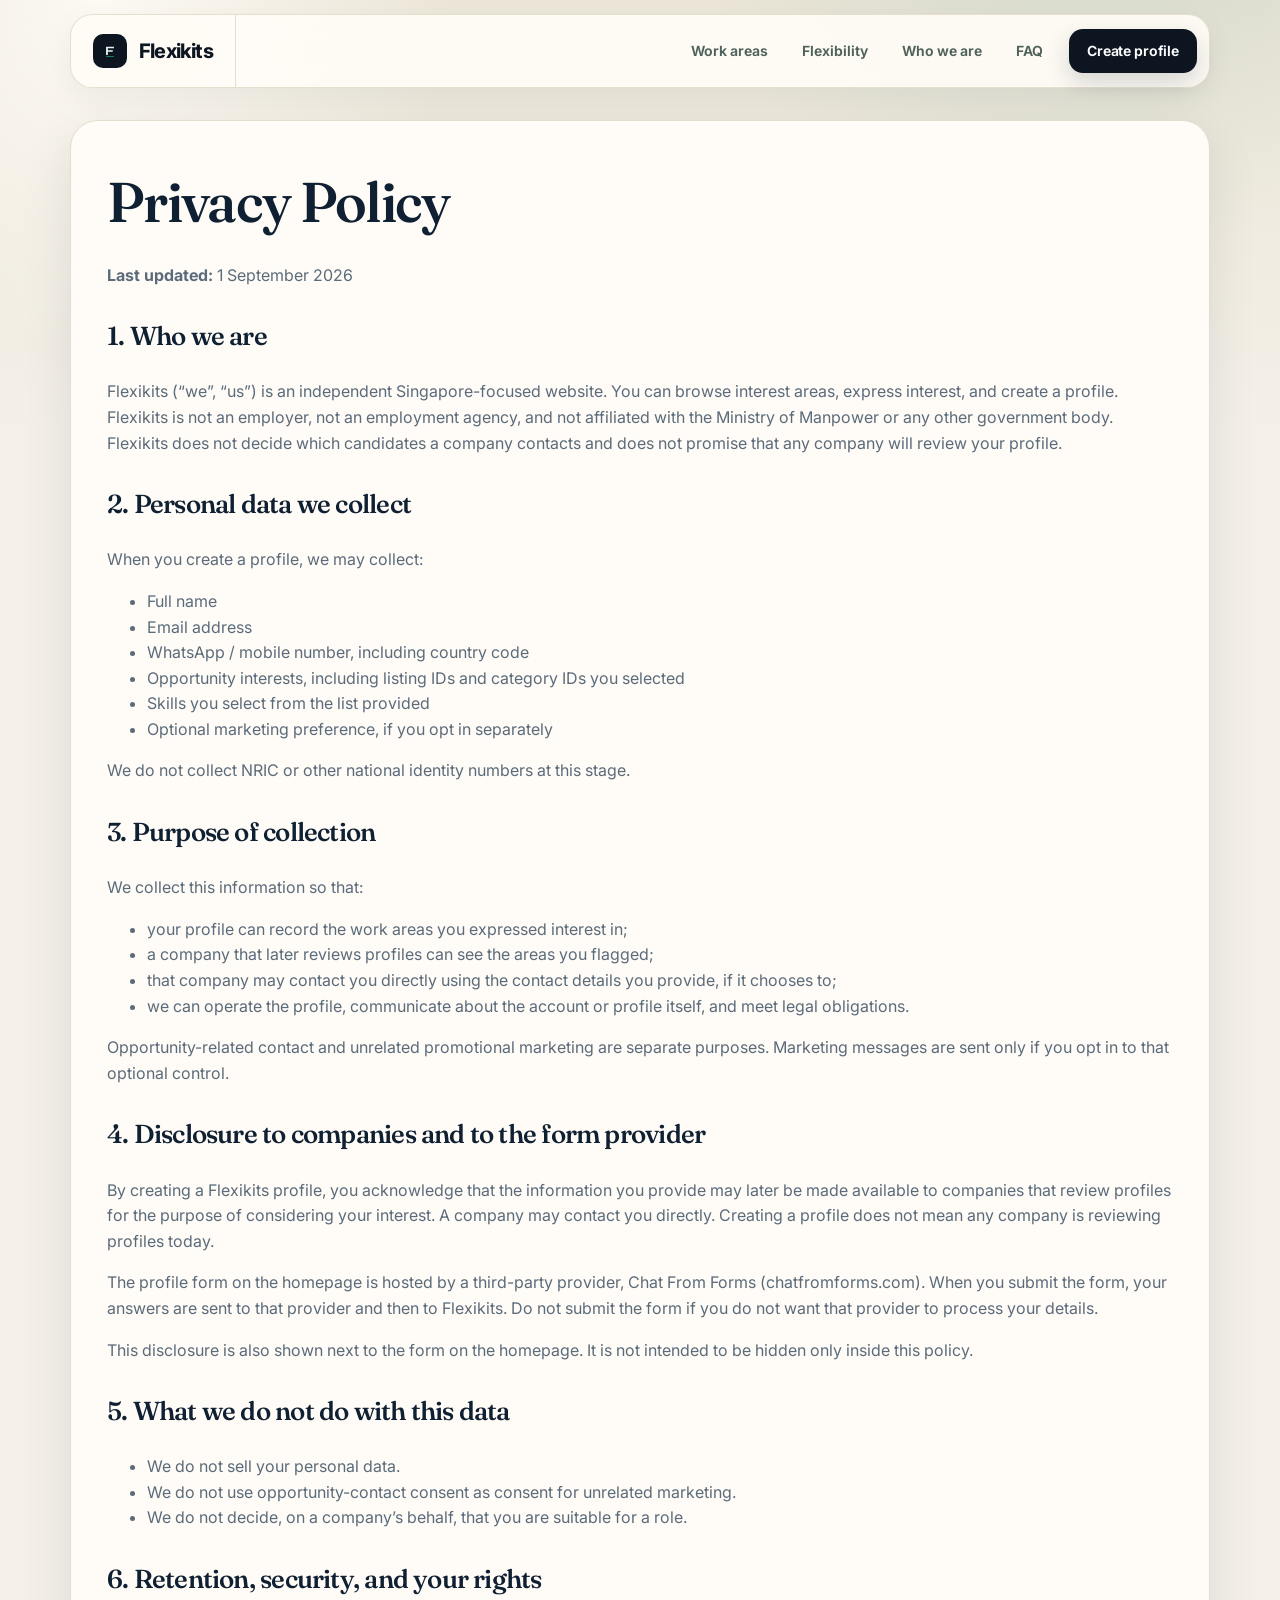
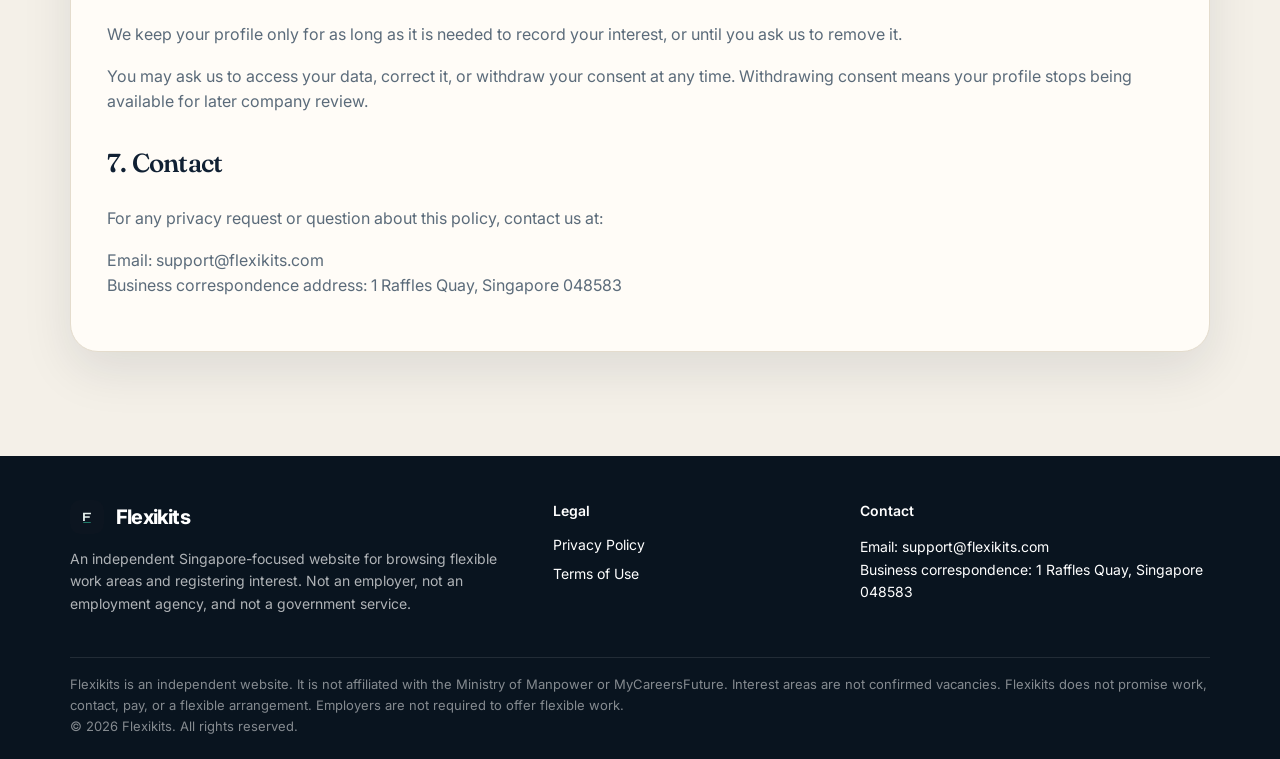
==== commit 386dcf1b: "Amend landing copy to remove Google Ads misrepresentation triggers Rewrite visitor-facing claims so " ====
--- a/privacy-policy/index.html
+++ b/privacy-policy/index.html
@@ -4,14 +4,26 @@
   <meta charset="utf-8">
   <meta name="viewport" content="width=device-width, initial-scale=1">
   <title>Privacy Policy | Flexikits</title>
+<!-- Google Tag Manager -->
+<script>(function(w,d,s,l,i){w[l]=w[l]||[];w[l].push({'gtm.start':
+new Date().getTime(),event:'gtm.js'});var f=d.getElementsByTagName(s)[0],
+j=d.createElement(s),dl=l!='dataLayer'?'&l='+l:'';j.async=true;j.src=
+'https://www.googletagmanager.com/gtm.js?id='+i+dl;f.parentNode.insertBefore(j,f);
+})(window,document,'script','dataLayer','GTM-56ZWLP2X');</script>
+<!-- End Google Tag Manager -->
   <meta name="robots" content="noindex">
-  <link rel="icon" href="/favicon.svg" type="image/svg+xml">
+  <link rel="icon" href="/favicon.png" type="image/png">
+  <meta name="referrer" content="strict-origin-when-cross-origin">
   <link rel="preconnect" href="https://fonts.googleapis.com">
   <link rel="preconnect" href="https://fonts.gstatic.com" crossorigin>
   <link href="https://fonts.googleapis.com/css2?family=Fraunces:ital,opsz,wght@0,9..144,500;0,9..144,560;1,9..144,500&family=Inter:wght@400;500;600;700;800&display=swap" rel="stylesheet">
   <link rel="stylesheet" href="/styles.css">
 </head>
 <body>
+<!-- Google Tag Manager (noscript) -->
+<noscript><iframe src="https://www.googletagmanager.com/ns.html?id=GTM-56ZWLP2X"
+height="0" width="0" style="display:none;visibility:hidden"></iframe></noscript>
+<!-- End Google Tag Manager (noscript) -->
   <div data-site-header></div>
 
   <main class="legal-hero">
@@ -29,7 +41,7 @@
         -->
 
         <h2>1. Who we are</h2>
-        <p>Flexikits (“we”, “us”) is a Singapore-focused platform that lets individuals explore opportunity areas, express interest, and create a profile that participating companies may review. Flexikits is not the employer for opportunity areas unless a listing expressly says otherwise, and Flexikits does not decide which candidates a company contacts.</p>
+        <p>Flexikits (“we”, “us”) is an independent Singapore-focused website. You can browse interest areas, express interest, and create a profile. Flexikits is not an employer, not an employment agency, and not affiliated with the Ministry of Manpower or any other government body. Flexikits does not decide which candidates a company contacts and does not promise that any company will review your profile.</p>
 
         <h2>2. Personal data we collect</h2>
         <p>When you create a profile, we may collect:</p>
@@ -46,16 +58,17 @@
         <h2>3. Purpose of collection</h2>
         <p>We collect this information so that:</p>
         <ul>
-          <li>your profile can record the opportunities or areas you expressed interest in;</li>
-          <li>participating companies can review interested profiles and understand why a candidate appears in their talent view;</li>
-          <li>interested participating companies may contact you directly using the contact details you provide;</li>
+          <li>your profile can record the work areas you expressed interest in;</li>
+          <li>a company that later reviews profiles can see the areas you flagged;</li>
+          <li>that company may contact you directly using the contact details you provide, if it chooses to;</li>
           <li>we can operate the profile, communicate about the account or profile itself, and meet legal obligations.</li>
         </ul>
         <p>Opportunity-related contact and unrelated promotional marketing are separate purposes. Marketing messages are sent only if you opt in to that optional control.</p>
 
-        <h2>4. Disclosure to participating companies</h2>
-        <p>By creating a Flexikits profile, you acknowledge that the information you provide may be made available to participating companies for the purpose of considering your interest in relevant opportunities. Interested companies may contact you directly using the contact information you provide.</p>
-        <p>This disclosure is also shown next to the submit control on the profile form. It is not intended to be hidden only inside this policy.</p>
+        <h2>4. Disclosure to companies and to the form provider</h2>
+        <p>By creating a Flexikits profile, you acknowledge that the information you provide may later be made available to companies that review profiles for the purpose of considering your interest. A company may contact you directly. Creating a profile does not mean any company is reviewing profiles today.</p>
+        <p>The profile form on the homepage is hosted by a third-party provider, Chat From Forms (chatfromforms.com). When you submit the form, your answers are sent to that provider and then to Flexikits. Do not submit the form if you do not want that provider to process your details.</p>
+        <p>This disclosure is also shown next to the form on the homepage. It is not intended to be hidden only inside this policy.</p>
 
         <h2>5. What we do not do with this data</h2>
         <ul>
@@ -65,8 +78,8 @@
         </ul>
 
         <h2>6. Retention, security, and your rights</h2>
-        <p>We keep your profile only for as long as it is needed to make you visible to participating companies, or until you ask us to remove it.</p>
-        <p>You may ask us to access your data, correct it, or withdraw your consent at any time. Withdrawing consent means your profile stops being available to participating companies.</p>
+        <p>We keep your profile only for as long as it is needed to record your interest, or until you ask us to remove it.</p>
+        <p>You may ask us to access your data, correct it, or withdraw your consent at any time. Withdrawing consent means your profile stops being available for later company review.</p>
         <!--
           BUILD NOTE (not shown to visitors)
           Retention periods, security measures, and the request-handling process must be
@@ -91,4 +104,4 @@
   <div data-site-footer></div>
   <script src="/js/site-chrome.js"></script>
 </body>
-</html>
+</html>
--- a/styles.css
+++ b/styles.css
@@ -408,6 +408,81 @@
   margin-right: 8px;
 }
 
+.catalogue-notice {
+  background: var(--accent-soft);
+  border: 1px solid #c9e4dc;
+  color: var(--accent-dark);
+  border-radius: 16px;
+  padding: 14px 16px;
+  font-size: 14px;
+  margin-bottom: 20px;
+}
+
+.catalogue-notice p { margin: 0; }
+
+.catalogue-notice strong {
+  display: inline-block;
+  font-size: 11px;
+  letter-spacing: 0.06em;
+  text-transform: uppercase;
+  background: var(--accent-dark);
+  color: #fff;
+  border-radius: 999px;
+  padding: 3px 8px;
+  margin-right: 8px;
+}
+
+.identity-grid {
+  display: grid;
+  grid-template-columns: repeat(3, 1fr);
+  gap: 12px;
+}
+
+.identity-card {
+  background: var(--paper);
+  border: 1px solid var(--line);
+  border-radius: 18px;
+  padding: 20px 18px;
+}
+
+.identity-card h3 {
+  margin: 0 0 8px;
+  font-size: 20px;
+}
+
+.identity-card p {
+  margin: 0;
+  color: var(--muted);
+}
+
+.source-note {
+  margin: 18px 0 0;
+  font-size: 13px;
+  color: var(--muted);
+}
+
+.source-note a {
+  color: var(--accent-dark);
+  text-decoration: underline;
+}
+
+.form-wrap {
+  display: grid;
+  gap: 12px;
+}
+
+.form-disclosure {
+  margin: 0;
+  font-size: 13px;
+  color: var(--muted);
+  line-height: 1.5;
+}
+
+.form-disclosure a {
+  color: var(--accent-dark);
+  text-decoration: underline;
+}
+
 .category-bar {
   display: flex;
   flex-wrap: wrap;
@@ -541,6 +616,15 @@
 .badge-open {
   background: #102033;
   color: #fff;
+}
+
+.badge-area {
+  background: var(--warn-bg);
+  color: var(--warn);
+  text-transform: none;
+  letter-spacing: 0;
+  font-size: 11px;
+  font-weight: 700;
 }
 
 .listing-card h3 {
@@ -981,7 +1065,7 @@
   background: #fff;
   border: 1px solid var(--line);
   border-radius: 24px;
-  padding: 22px;
+  padding: 0;
   box-shadow: 0 16px 40px rgba(16, 32, 51, 0.06);
 }
 
@@ -1449,6 +1533,7 @@
   .listings,
   .usp-grid,
   .flex-grid,
+  .identity-grid,
   .steps { grid-template-columns: 1fr 1fr; }
 
   .hero { padding-top: 28px; }
@@ -1462,6 +1547,7 @@
   .listings,
   .usp-grid,
   .flex-grid,
+  .identity-grid,
   .steps,
   .footer-grid { grid-template-columns: 1fr; }
 
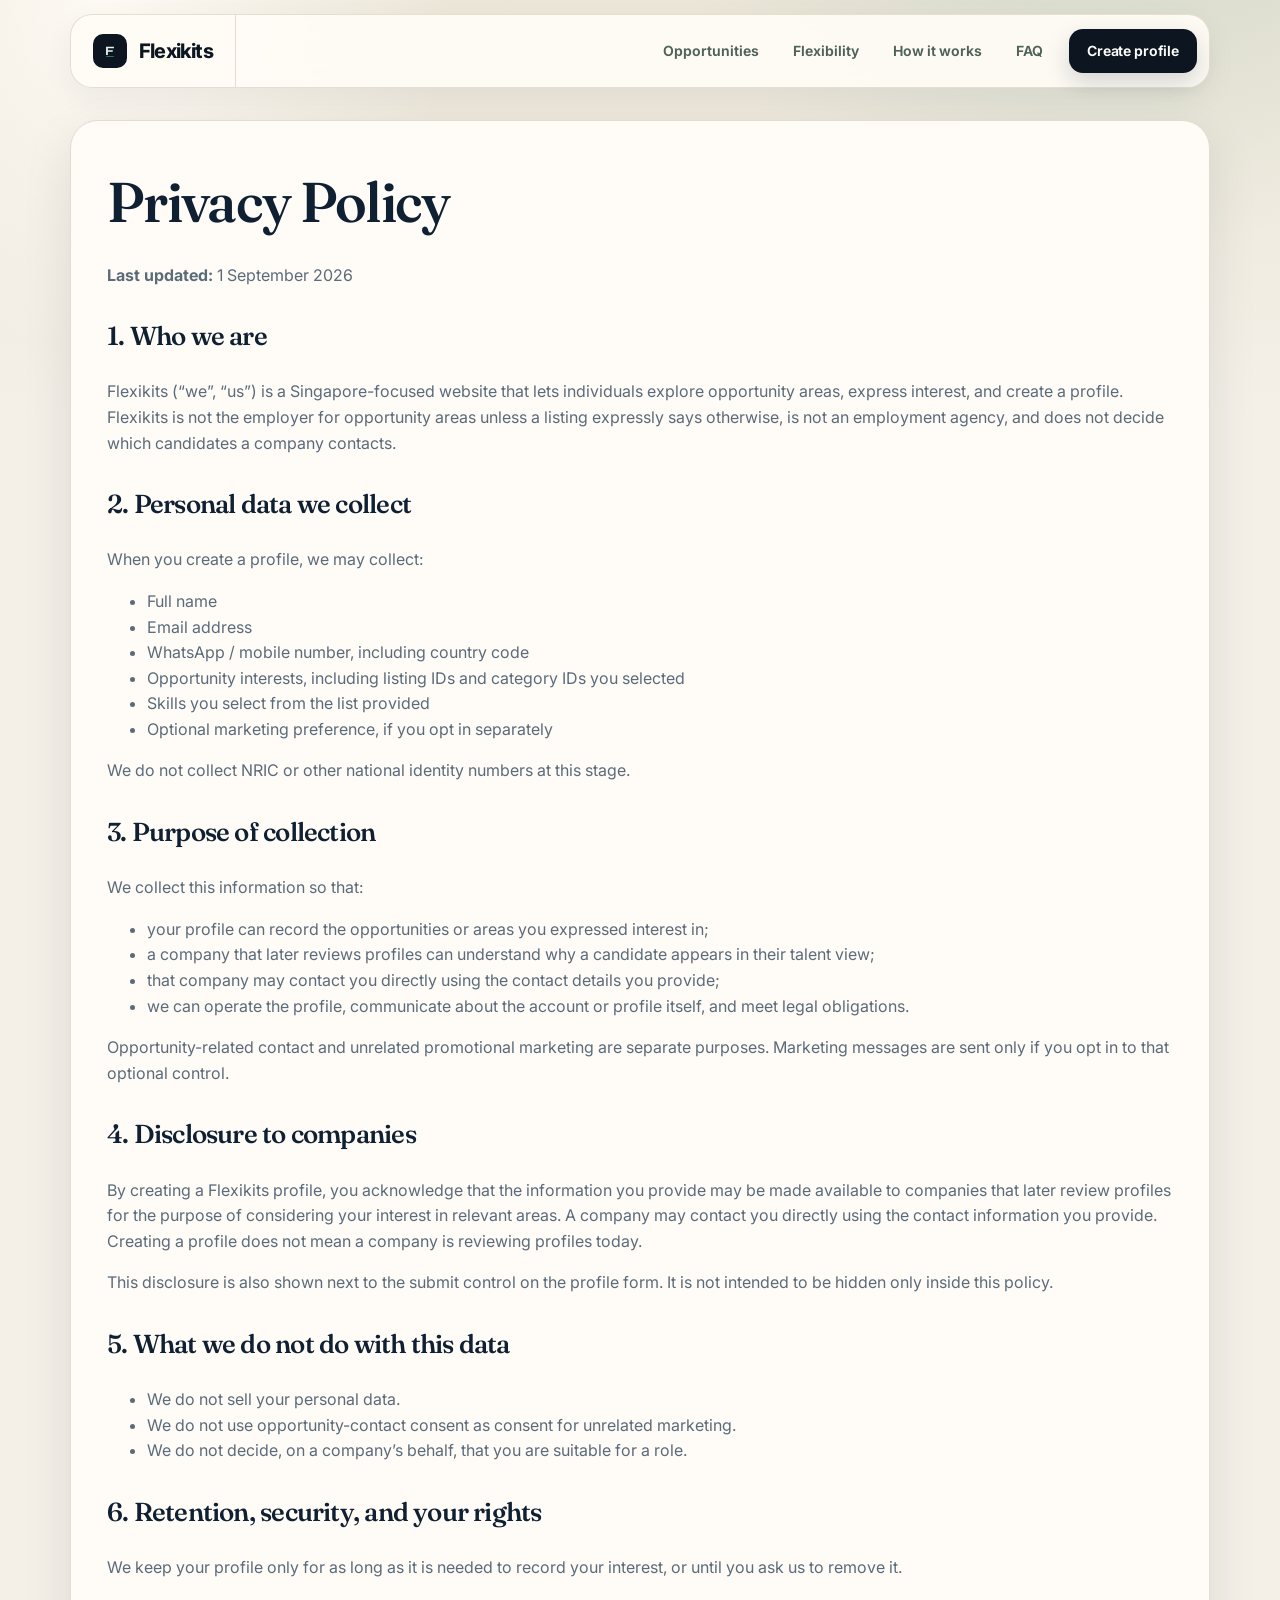
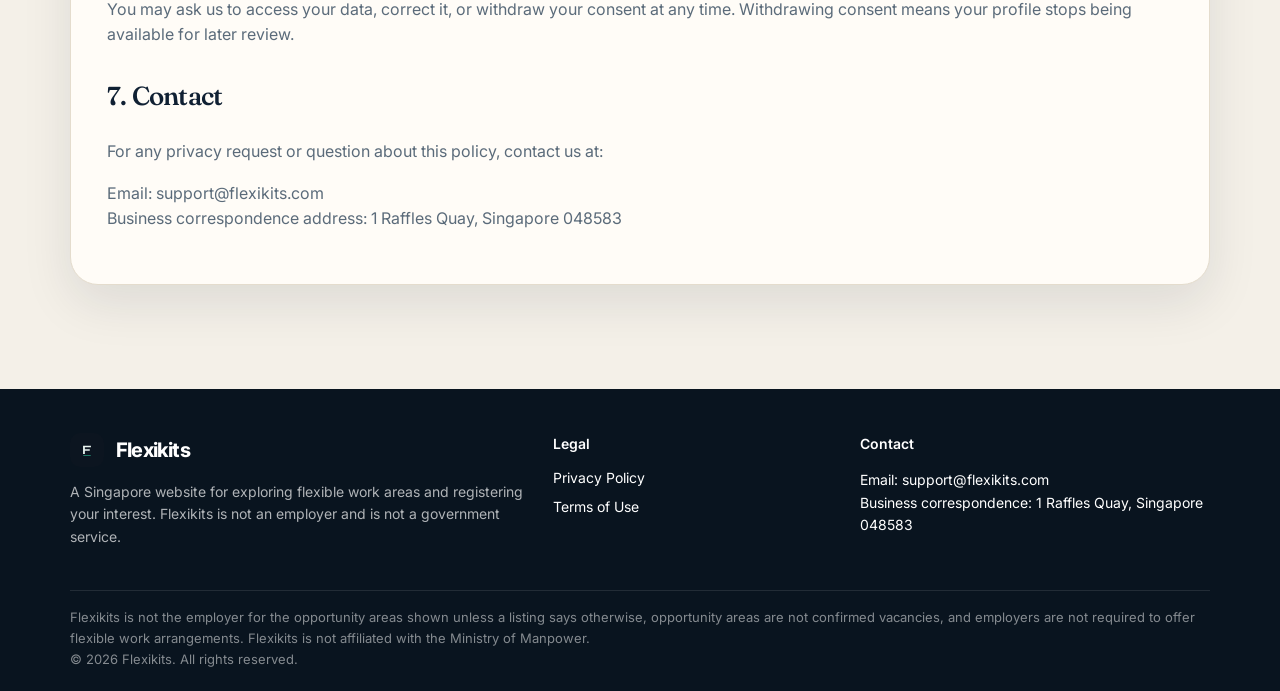
==== commit c546f0b9: "Keep original layout and refine visitor-facing copy only Restore sections, nav, form embed, and GTM." ====
--- a/privacy-policy/index.html
+++ b/privacy-policy/index.html
@@ -12,8 +12,7 @@
 })(window,document,'script','dataLayer','GTM-56ZWLP2X');</script>
 <!-- End Google Tag Manager -->
   <meta name="robots" content="noindex">
-  <link rel="icon" href="/favicon.png" type="image/png">
-  <meta name="referrer" content="strict-origin-when-cross-origin">
+  <link rel="icon" href="/favicon.png" type="image/svg+xml">
   <link rel="preconnect" href="https://fonts.googleapis.com">
   <link rel="preconnect" href="https://fonts.gstatic.com" crossorigin>
   <link href="https://fonts.googleapis.com/css2?family=Fraunces:ital,opsz,wght@0,9..144,500;0,9..144,560;1,9..144,500&family=Inter:wght@400;500;600;700;800&display=swap" rel="stylesheet">
@@ -41,7 +40,7 @@
         -->
 
         <h2>1. Who we are</h2>
-        <p>Flexikits (“we”, “us”) is an independent Singapore-focused website. You can browse interest areas, express interest, and create a profile. Flexikits is not an employer, not an employment agency, and not affiliated with the Ministry of Manpower or any other government body. Flexikits does not decide which candidates a company contacts and does not promise that any company will review your profile.</p>
+        <p>Flexikits (“we”, “us”) is a Singapore-focused website that lets individuals explore opportunity areas, express interest, and create a profile. Flexikits is not the employer for opportunity areas unless a listing expressly says otherwise, is not an employment agency, and does not decide which candidates a company contacts.</p>
 
         <h2>2. Personal data we collect</h2>
         <p>When you create a profile, we may collect:</p>
@@ -58,17 +57,16 @@
         <h2>3. Purpose of collection</h2>
         <p>We collect this information so that:</p>
         <ul>
-          <li>your profile can record the work areas you expressed interest in;</li>
-          <li>a company that later reviews profiles can see the areas you flagged;</li>
-          <li>that company may contact you directly using the contact details you provide, if it chooses to;</li>
+          <li>your profile can record the opportunities or areas you expressed interest in;</li>
+          <li>a company that later reviews profiles can understand why a candidate appears in their talent view;</li>
+          <li>that company may contact you directly using the contact details you provide;</li>
           <li>we can operate the profile, communicate about the account or profile itself, and meet legal obligations.</li>
         </ul>
         <p>Opportunity-related contact and unrelated promotional marketing are separate purposes. Marketing messages are sent only if you opt in to that optional control.</p>
 
-        <h2>4. Disclosure to companies and to the form provider</h2>
-        <p>By creating a Flexikits profile, you acknowledge that the information you provide may later be made available to companies that review profiles for the purpose of considering your interest. A company may contact you directly. Creating a profile does not mean any company is reviewing profiles today.</p>
-        <p>The profile form on the homepage is hosted by a third-party provider, Chat From Forms (chatfromforms.com). When you submit the form, your answers are sent to that provider and then to Flexikits. Do not submit the form if you do not want that provider to process your details.</p>
-        <p>This disclosure is also shown next to the form on the homepage. It is not intended to be hidden only inside this policy.</p>
+        <h2>4. Disclosure to companies</h2>
+        <p>By creating a Flexikits profile, you acknowledge that the information you provide may be made available to companies that later review profiles for the purpose of considering your interest in relevant areas. A company may contact you directly using the contact information you provide. Creating a profile does not mean a company is reviewing profiles today.</p>
+        <p>This disclosure is also shown next to the submit control on the profile form. It is not intended to be hidden only inside this policy.</p>
 
         <h2>5. What we do not do with this data</h2>
         <ul>
@@ -79,7 +77,7 @@
 
         <h2>6. Retention, security, and your rights</h2>
         <p>We keep your profile only for as long as it is needed to record your interest, or until you ask us to remove it.</p>
-        <p>You may ask us to access your data, correct it, or withdraw your consent at any time. Withdrawing consent means your profile stops being available for later company review.</p>
+        <p>You may ask us to access your data, correct it, or withdraw your consent at any time. Withdrawing consent means your profile stops being available for later review.</p>
         <!--
           BUILD NOTE (not shown to visitors)
           Retention periods, security measures, and the request-handling process must be
--- a/styles.css
+++ b/styles.css
@@ -408,81 +408,6 @@
   margin-right: 8px;
 }
 
-.catalogue-notice {
-  background: var(--accent-soft);
-  border: 1px solid #c9e4dc;
-  color: var(--accent-dark);
-  border-radius: 16px;
-  padding: 14px 16px;
-  font-size: 14px;
-  margin-bottom: 20px;
-}
-
-.catalogue-notice p { margin: 0; }
-
-.catalogue-notice strong {
-  display: inline-block;
-  font-size: 11px;
-  letter-spacing: 0.06em;
-  text-transform: uppercase;
-  background: var(--accent-dark);
-  color: #fff;
-  border-radius: 999px;
-  padding: 3px 8px;
-  margin-right: 8px;
-}
-
-.identity-grid {
-  display: grid;
-  grid-template-columns: repeat(3, 1fr);
-  gap: 12px;
-}
-
-.identity-card {
-  background: var(--paper);
-  border: 1px solid var(--line);
-  border-radius: 18px;
-  padding: 20px 18px;
-}
-
-.identity-card h3 {
-  margin: 0 0 8px;
-  font-size: 20px;
-}
-
-.identity-card p {
-  margin: 0;
-  color: var(--muted);
-}
-
-.source-note {
-  margin: 18px 0 0;
-  font-size: 13px;
-  color: var(--muted);
-}
-
-.source-note a {
-  color: var(--accent-dark);
-  text-decoration: underline;
-}
-
-.form-wrap {
-  display: grid;
-  gap: 12px;
-}
-
-.form-disclosure {
-  margin: 0;
-  font-size: 13px;
-  color: var(--muted);
-  line-height: 1.5;
-}
-
-.form-disclosure a {
-  color: var(--accent-dark);
-  text-decoration: underline;
-}
-
 .category-bar {
   display: flex;
   flex-wrap: wrap;
@@ -616,15 +541,6 @@
 .badge-open {
   background: #102033;
   color: #fff;
-}
-
-.badge-area {
-  background: var(--warn-bg);
-  color: var(--warn);
-  text-transform: none;
-  letter-spacing: 0;
-  font-size: 11px;
-  font-weight: 700;
 }
 
 .listing-card h3 {
@@ -1533,7 +1449,6 @@
   .listings,
   .usp-grid,
   .flex-grid,
-  .identity-grid,
   .steps { grid-template-columns: 1fr 1fr; }
 
   .hero { padding-top: 28px; }
@@ -1547,7 +1462,6 @@
   .listings,
   .usp-grid,
   .flex-grid,
-  .identity-grid,
   .steps,
   .footer-grid { grid-template-columns: 1fr; }
 
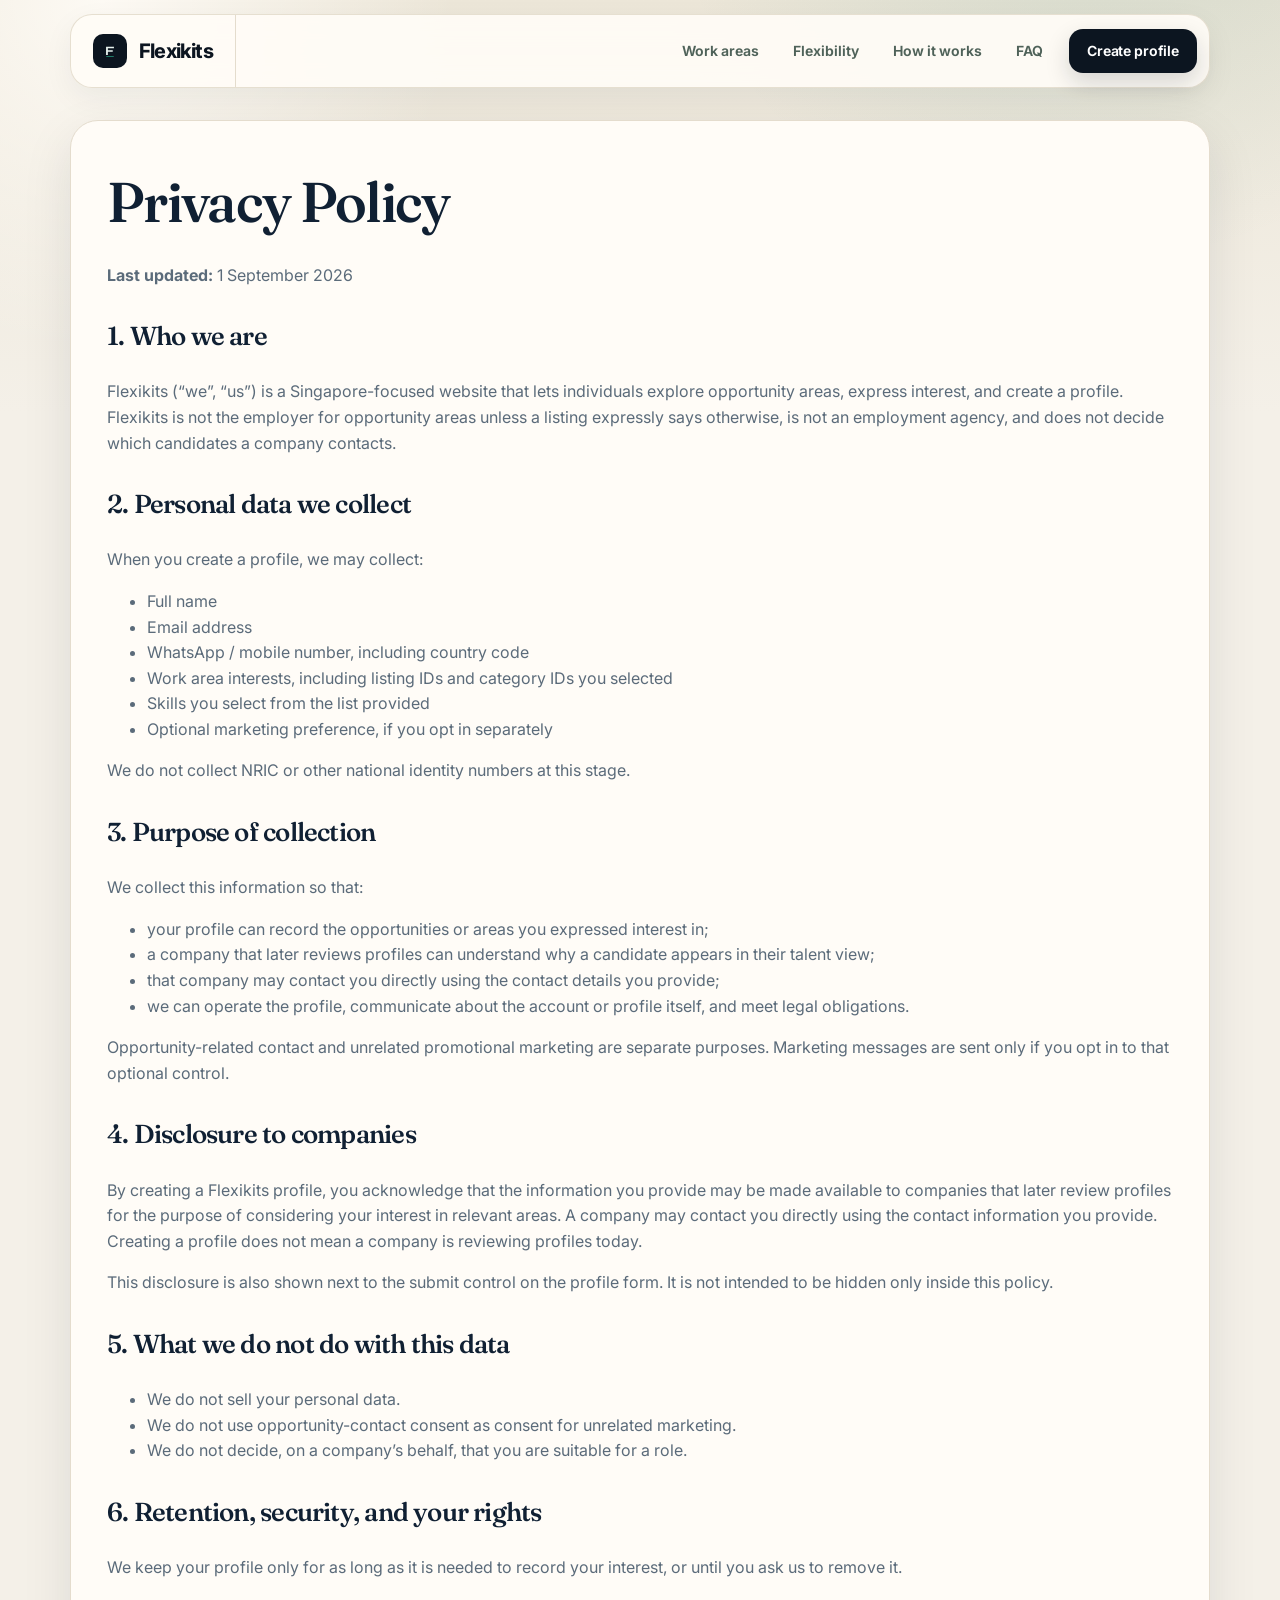
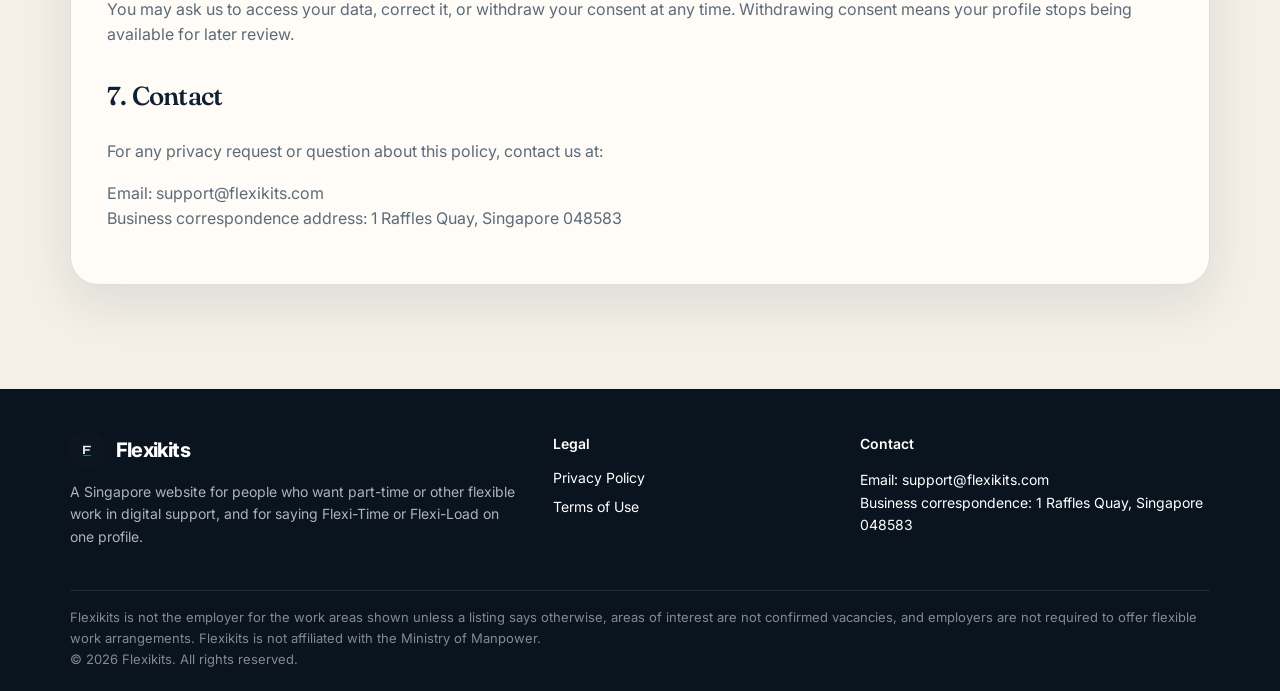
==== commit df9dfd56: "Use work-area button labels and link the page as one path Replace job-board CTAs with Browse work ar" ====
--- a/privacy-policy/index.html
+++ b/privacy-policy/index.html
@@ -48,7 +48,7 @@
           <li>Full name</li>
           <li>Email address</li>
           <li>WhatsApp / mobile number, including country code</li>
-          <li>Opportunity interests, including listing IDs and category IDs you selected</li>
+          <li>Work area interests, including listing IDs and category IDs you selected</li>
           <li>Skills you select from the list provided</li>
           <li>Optional marketing preference, if you opt in separately</li>
         </ul>
--- a/styles.css
+++ b/styles.css
@@ -383,6 +383,11 @@
 
 .section-head p { margin: 0; color: var(--muted); }
 
+.section-head a {
+  color: var(--accent-dark);
+  text-decoration: underline;
+}
+
 .dev-banner {
   display: flex;
   gap: 12px;
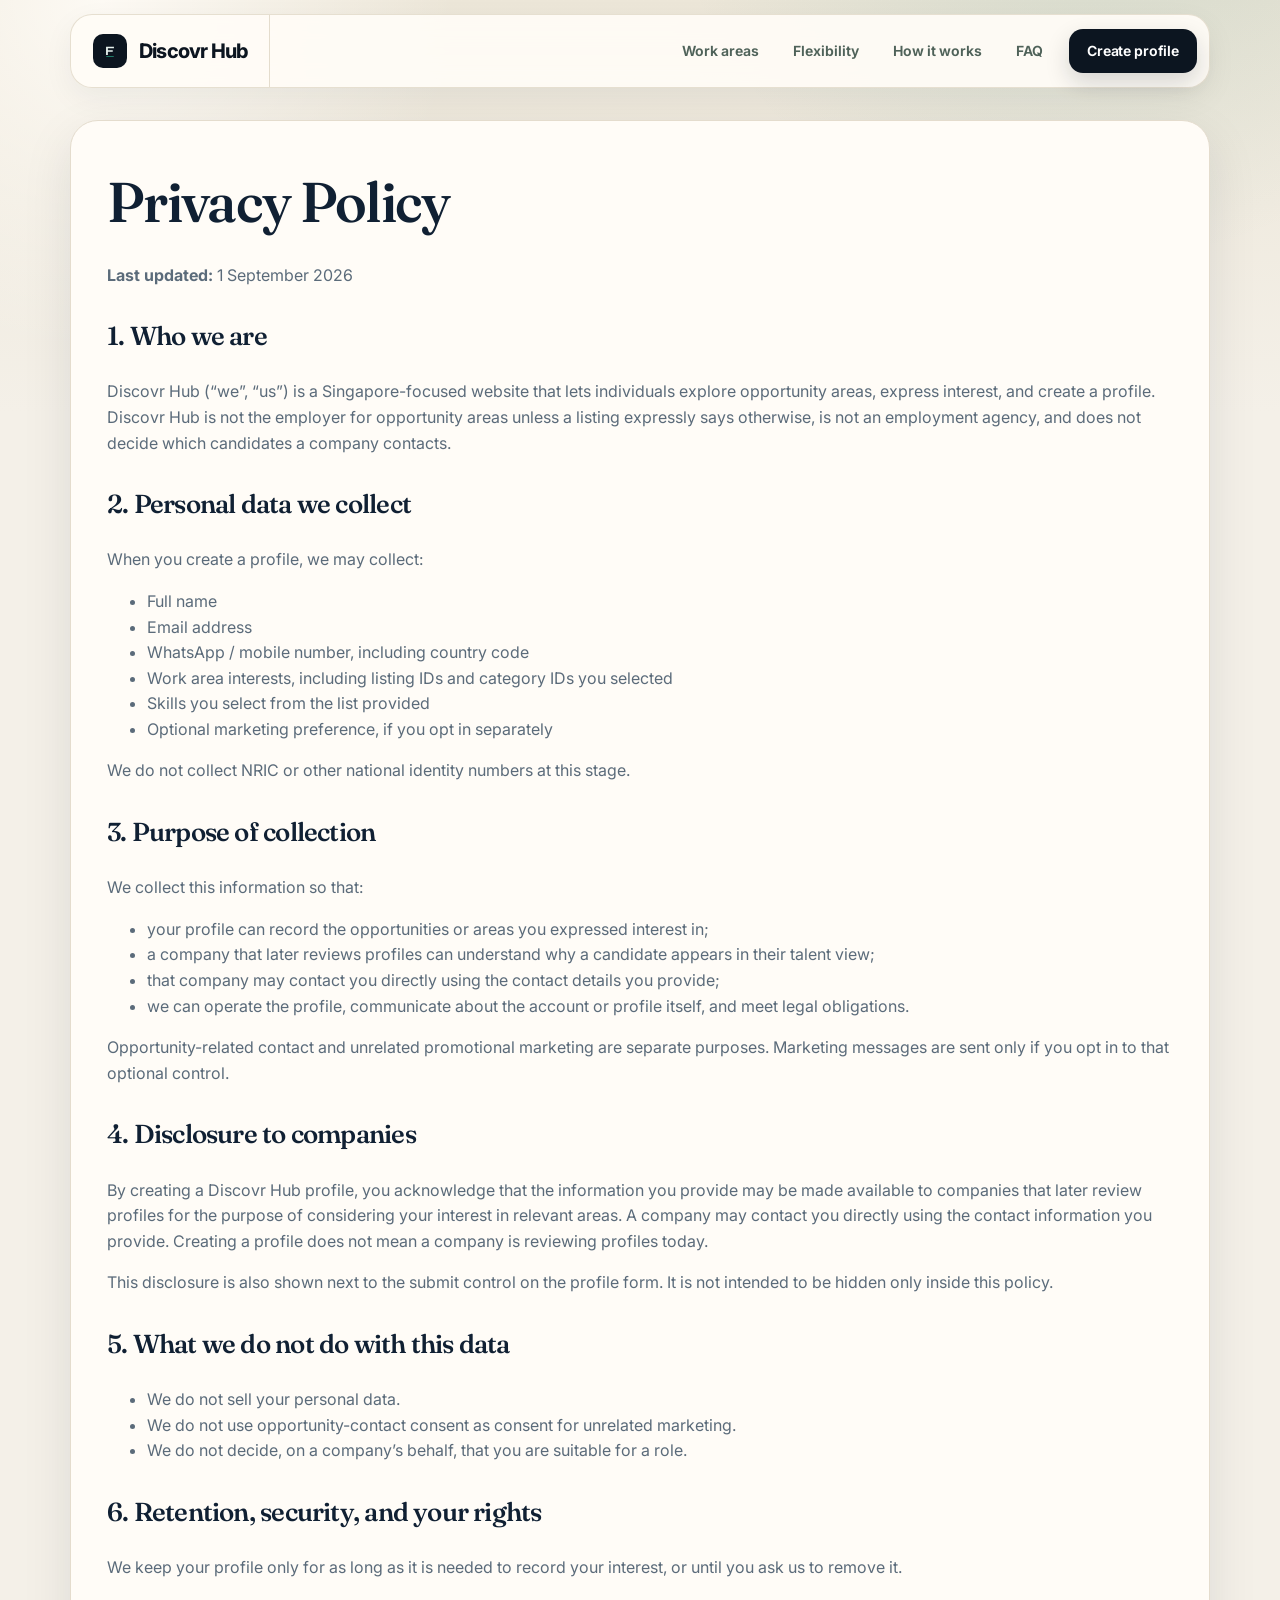
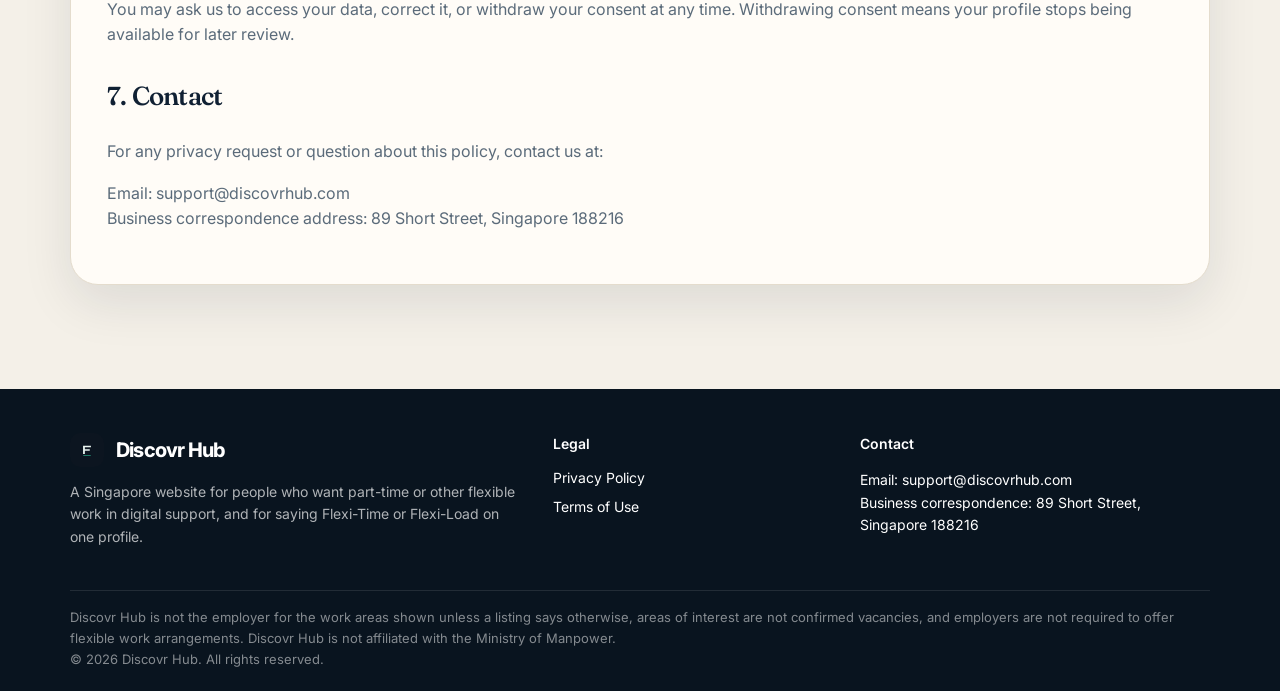
==== commit 08884f31: "CC SG1.0: discovrhub.com. Co-authored-by: Cursor <cursoragent@cursor.com>" ====
--- a/privacy-policy/index.html
+++ b/privacy-policy/index.html
@@ -3,7 +3,7 @@
 <head>
   <meta charset="utf-8">
   <meta name="viewport" content="width=device-width, initial-scale=1">
-  <title>Privacy Policy | Flexikits</title>
+  <title>Privacy Policy | Discovr Hub</title>
 <!-- Google Tag Manager -->
 <script>(function(w,d,s,l,i){w[l]=w[l]||[];w[l].push({'gtm.start':
 new Date().getTime(),event:'gtm.js'});var f=d.getElementsByTagName(s)[0],
@@ -40,7 +40,7 @@
         -->
 
         <h2>1. Who we are</h2>
-        <p>Flexikits (“we”, “us”) is a Singapore-focused website that lets individuals explore opportunity areas, express interest, and create a profile. Flexikits is not the employer for opportunity areas unless a listing expressly says otherwise, is not an employment agency, and does not decide which candidates a company contacts.</p>
+        <p>Discovr Hub (“we”, “us”) is a Singapore-focused website that lets individuals explore opportunity areas, express interest, and create a profile. Discovr Hub is not the employer for opportunity areas unless a listing expressly says otherwise, is not an employment agency, and does not decide which candidates a company contacts.</p>
 
         <h2>2. Personal data we collect</h2>
         <p>When you create a profile, we may collect:</p>
@@ -65,7 +65,7 @@
         <p>Opportunity-related contact and unrelated promotional marketing are separate purposes. Marketing messages are sent only if you opt in to that optional control.</p>
 
         <h2>4. Disclosure to companies</h2>
-        <p>By creating a Flexikits profile, you acknowledge that the information you provide may be made available to companies that later review profiles for the purpose of considering your interest in relevant areas. A company may contact you directly using the contact information you provide. Creating a profile does not mean a company is reviewing profiles today.</p>
+        <p>By creating a Discovr Hub profile, you acknowledge that the information you provide may be made available to companies that later review profiles for the purpose of considering your interest in relevant areas. A company may contact you directly using the contact information you provide. Creating a profile does not mean a company is reviewing profiles today.</p>
         <p>This disclosure is also shown next to the submit control on the profile form. It is not intended to be hidden only inside this policy.</p>
 
         <h2>5. What we do not do with this data</h2>
@@ -87,8 +87,8 @@
         <h2>7. Contact</h2>
         <p>For any privacy request or question about this policy, contact us at:</p>
         <p>
-          Email: <a href="mailto:support@flexikits.com">support@flexikits.com</a><br>
-          Business correspondence address: 1 Raffles Quay, Singapore 048583
+          Email: <a href="mailto:support@discovrhub.com">support@discovrhub.com</a><br>
+          Business correspondence address: 89 Short Street, Singapore 188216
         </p>
         <!--
           BUILD NOTE (not shown to visitors)
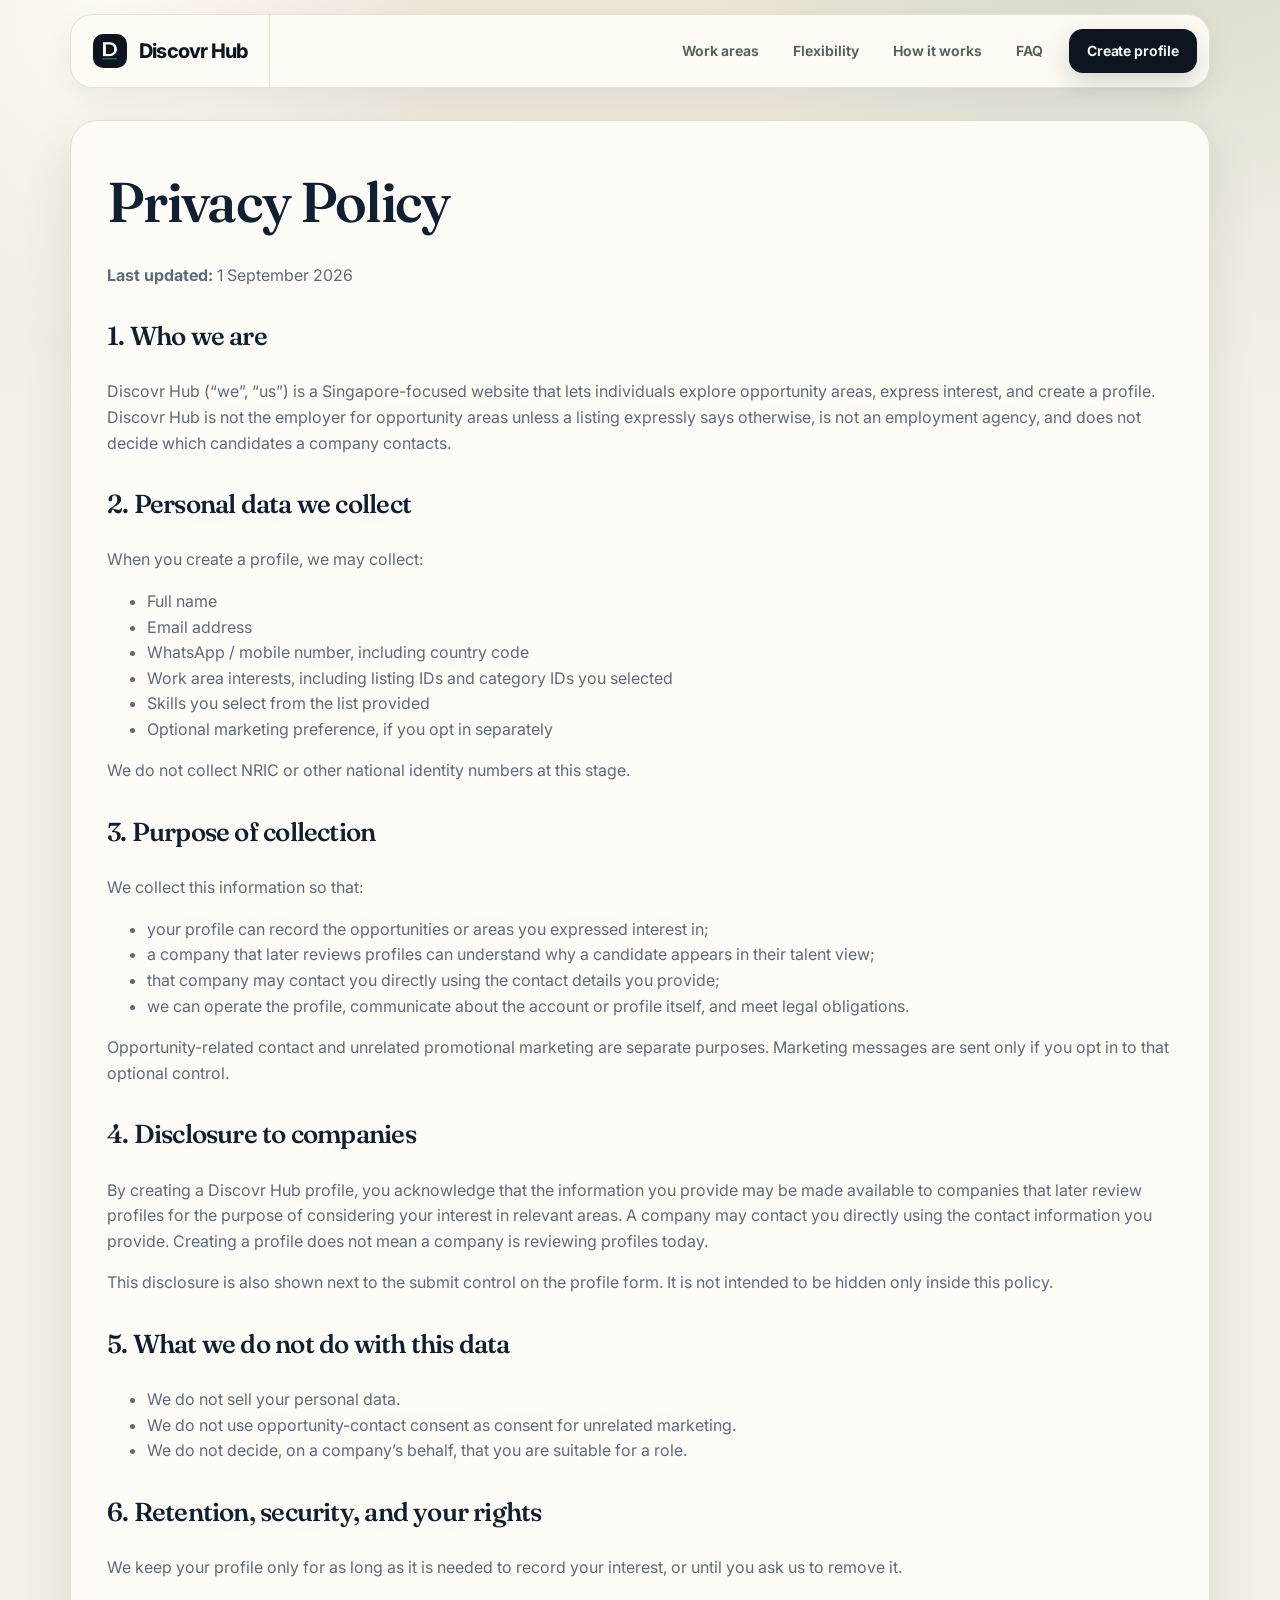
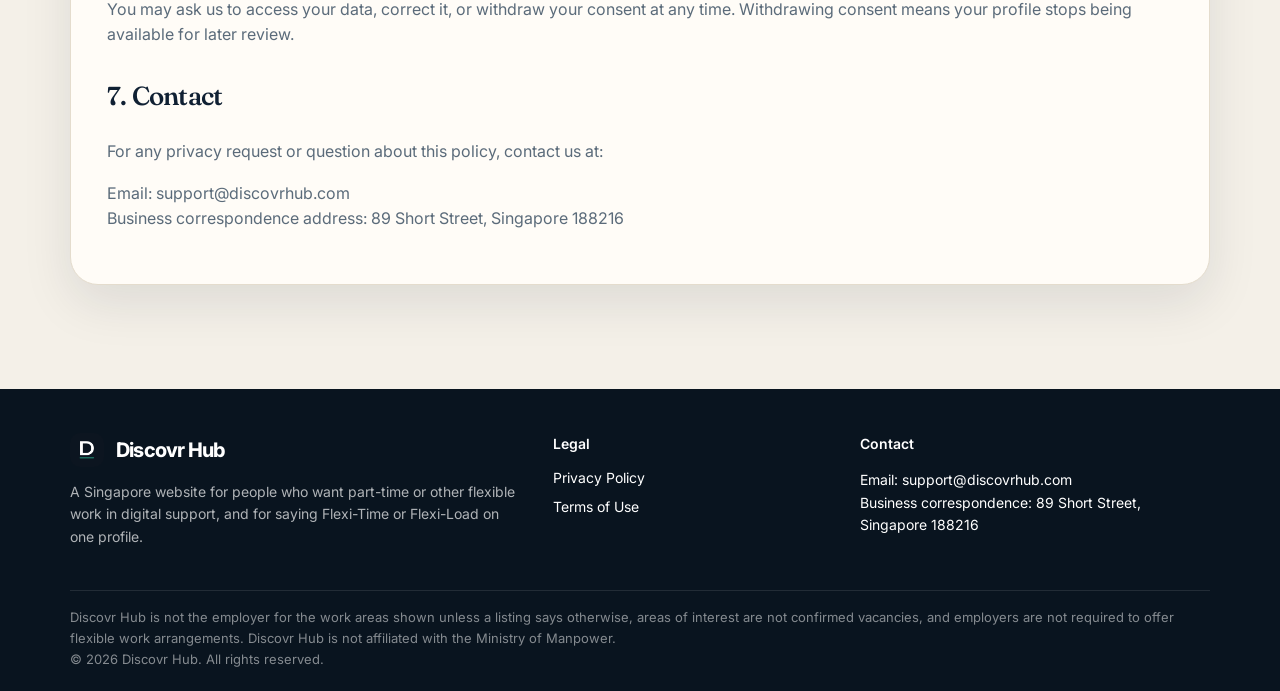
==== commit 41fba1fa: "Inject GTM-5BSWP7GC" ====
--- a/privacy-policy/index.html
+++ b/privacy-policy/index.html
@@ -9,7 +9,7 @@
 new Date().getTime(),event:'gtm.js'});var f=d.getElementsByTagName(s)[0],
 j=d.createElement(s),dl=l!='dataLayer'?'&l='+l:'';j.async=true;j.src=
 'https://www.googletagmanager.com/gtm.js?id='+i+dl;f.parentNode.insertBefore(j,f);
-})(window,document,'script','dataLayer','GTM-56ZWLP2X');</script>
+})(window,document,'script','dataLayer','GTM-5BSWP7GC');</script>
 <!-- End Google Tag Manager -->
   <meta name="robots" content="noindex">
   <link rel="icon" href="/favicon.png" type="image/svg+xml">
@@ -20,7 +20,7 @@
 </head>
 <body>
 <!-- Google Tag Manager (noscript) -->
-<noscript><iframe src="https://www.googletagmanager.com/ns.html?id=GTM-56ZWLP2X"
+<noscript><iframe src="https://www.googletagmanager.com/ns.html?id=GTM-5BSWP7GC"
 height="0" width="0" style="display:none;visibility:hidden"></iframe></noscript>
 <!-- End Google Tag Manager (noscript) -->
   <div data-site-header></div>
--- a/styles.css
+++ b/styles.css
@@ -115,13 +115,18 @@
   width: 34px;
   height: 34px;
   border-radius: 10px;
-  background: var(--ink);
+  overflow: hidden;
   display: grid;
   place-items: center;
   flex: 0 0 auto;
 }
 
-.logo-mark svg { display: block; }
+.logo-mark img {
+  display: block;
+  width: 34px;
+  height: 34px;
+  object-fit: cover;
+}
 
 .nav-links {
   display: flex;
